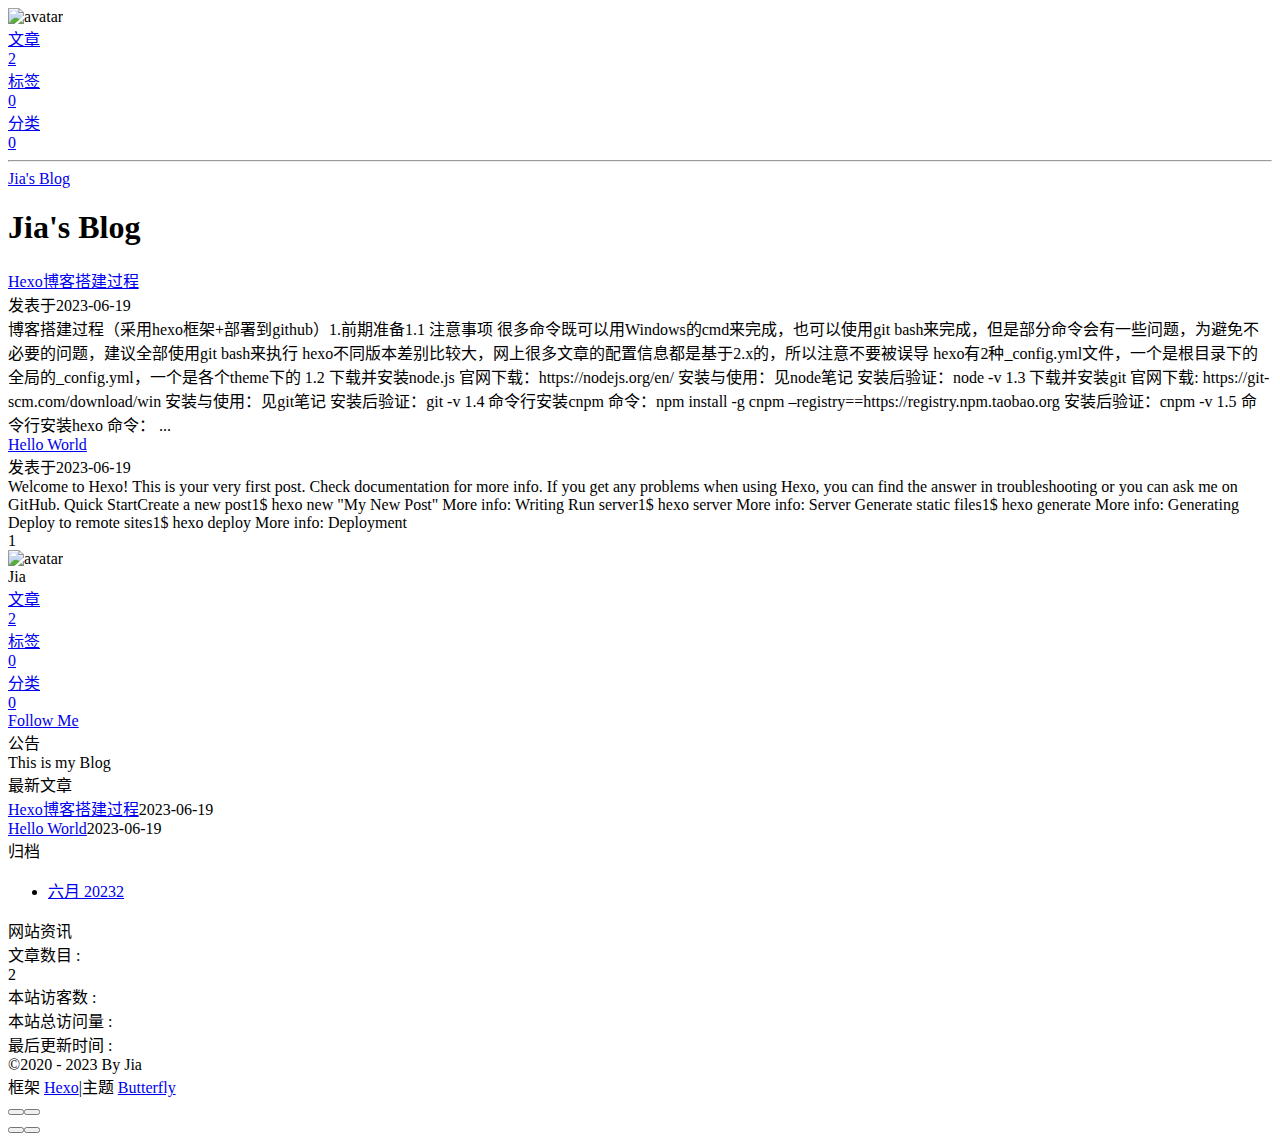
==== index.html @ 271fd4f4 "Site updated: 2023-06-19 14:58:21" ====
<!DOCTYPE html><html lang="zh-CN" data-theme="light"><head><meta charset="UTF-8"><meta http-equiv="X-UA-Compatible" content="IE=edge"><meta name="viewport" content="width=device-width, initial-scale=1.0,viewport-fit=cover"><title>Jia's Blog</title><meta name="author" content="Jia"><meta name="copyright" content="Jia"><meta name="format-detection" content="telephone=no"><meta name="theme-color" content="#ffffff"><meta property="og:type" content="website">
<meta property="og:title" content="Jia&#39;s Blog">
<meta property="og:url" content="http://example.com/index.html">
<meta property="og:site_name" content="Jia&#39;s Blog">
<meta property="og:locale" content="zh_CN">
<meta property="og:image" content="https://s2.loli.net/2023/06/19/RNZqH4gnkWSpeDm.jpg">
<meta property="article:author" content="Jia">
<meta name="twitter:card" content="summary">
<meta name="twitter:image" content="https://s2.loli.net/2023/06/19/RNZqH4gnkWSpeDm.jpg"><link rel="shortcut icon" href="https://s2.loli.net/2023/06/19/MAhdEmn3HJaKXqC.png"><link rel="canonical" href="http://example.com/index.html"><link rel="preconnect" href="//cdn.jsdelivr.net"/><link rel="preconnect" href="//busuanzi.ibruce.info"/><link rel="stylesheet" href="/css/index.css"><link rel="stylesheet" href="https://cdn.jsdelivr.net/npm/@fortawesome/fontawesome-free/css/all.min.css" media="print" onload="this.media='all'"><link rel="stylesheet" href="https://cdn.jsdelivr.net/npm/@fancyapps/ui/dist/fancybox/fancybox.min.css" media="print" onload="this.media='all'"><script>const GLOBAL_CONFIG = {
  root: '/',
  algolia: undefined,
  localSearch: undefined,
  translate: undefined,
  noticeOutdate: undefined,
  highlight: {"plugin":"highlighjs","highlightCopy":true,"highlightLang":true,"highlightHeightLimit":false},
  copy: {
    success: '复制成功',
    error: '复制错误',
    noSupport: '浏览器不支持'
  },
  relativeDate: {
    homepage: false,
    post: false
  },
  runtime: '',
  dateSuffix: {
    just: '刚刚',
    min: '分钟前',
    hour: '小时前',
    day: '天前',
    month: '个月前'
  },
  copyright: undefined,
  lightbox: 'fancybox',
  Snackbar: undefined,
  source: {
    justifiedGallery: {
      js: 'https://cdn.jsdelivr.net/npm/flickr-justified-gallery/dist/fjGallery.min.js',
      css: 'https://cdn.jsdelivr.net/npm/flickr-justified-gallery/dist/fjGallery.min.css'
    }
  },
  isPhotoFigcaption: false,
  islazyload: false,
  isAnchor: false,
  percent: {
    toc: true,
    rightside: false,
  },
  autoDarkmode: false
}</script><script id="config-diff">var GLOBAL_CONFIG_SITE = {
  title: 'Jia\'s Blog',
  isPost: false,
  isHome: true,
  isHighlightShrink: false,
  isToc: false,
  postUpdate: '2023-06-19 14:58:18'
}</script><noscript><style type="text/css">
  #nav {
    opacity: 1
  }
  .justified-gallery img {
    opacity: 1
  }

  #recent-posts time,
  #post-meta time {
    display: inline !important
  }
</style></noscript><script>(win=>{
    win.saveToLocal = {
      set: function setWithExpiry(key, value, ttl) {
        if (ttl === 0) return
        const now = new Date()
        const expiryDay = ttl * 86400000
        const item = {
          value: value,
          expiry: now.getTime() + expiryDay,
        }
        localStorage.setItem(key, JSON.stringify(item))
      },

      get: function getWithExpiry(key) {
        const itemStr = localStorage.getItem(key)

        if (!itemStr) {
          return undefined
        }
        const item = JSON.parse(itemStr)
        const now = new Date()

        if (now.getTime() > item.expiry) {
          localStorage.removeItem(key)
          return undefined
        }
        return item.value
      }
    }
  
    win.getScript = url => new Promise((resolve, reject) => {
      const script = document.createElement('script')
      script.src = url
      script.async = true
      script.onerror = reject
      script.onload = script.onreadystatechange = function() {
        const loadState = this.readyState
        if (loadState && loadState !== 'loaded' && loadState !== 'complete') return
        script.onload = script.onreadystatechange = null
        resolve()
      }
      document.head.appendChild(script)
    })
  
    win.getCSS = (url,id = false) => new Promise((resolve, reject) => {
      const link = document.createElement('link')
      link.rel = 'stylesheet'
      link.href = url
      if (id) link.id = id
      link.onerror = reject
      link.onload = link.onreadystatechange = function() {
        const loadState = this.readyState
        if (loadState && loadState !== 'loaded' && loadState !== 'complete') return
        link.onload = link.onreadystatechange = null
        resolve()
      }
      document.head.appendChild(link)
    })
  
      win.activateDarkMode = function () {
        document.documentElement.setAttribute('data-theme', 'dark')
        if (document.querySelector('meta[name="theme-color"]') !== null) {
          document.querySelector('meta[name="theme-color"]').setAttribute('content', '#0d0d0d')
        }
      }
      win.activateLightMode = function () {
        document.documentElement.setAttribute('data-theme', 'light')
        if (document.querySelector('meta[name="theme-color"]') !== null) {
          document.querySelector('meta[name="theme-color"]').setAttribute('content', '#ffffff')
        }
      }
      const t = saveToLocal.get('theme')
    
          if (t === 'dark') activateDarkMode()
          else if (t === 'light') activateLightMode()
        
      const asideStatus = saveToLocal.get('aside-status')
      if (asideStatus !== undefined) {
        if (asideStatus === 'hide') {
          document.documentElement.classList.add('hide-aside')
        } else {
          document.documentElement.classList.remove('hide-aside')
        }
      }
    
    const detectApple = () => {
      if(/iPad|iPhone|iPod|Macintosh/.test(navigator.userAgent)){
        document.documentElement.classList.add('apple')
      }
    }
    detectApple()
    })(window)</script><meta name="generator" content="Hexo 6.3.0"></head><body><div id="sidebar"><div id="menu-mask"></div><div id="sidebar-menus"><div class="avatar-img is-center"><img src="https://s2.loli.net/2023/06/19/RNZqH4gnkWSpeDm.jpg" onerror="onerror=null;src='/img/friend_404.gif'" alt="avatar"/></div><div class="sidebar-site-data site-data is-center"><a href="/archives/"><div class="headline">文章</div><div class="length-num">2</div></a><a href="/tags/"><div class="headline">标签</div><div class="length-num">0</div></a><a href="/categories/"><div class="headline">分类</div><div class="length-num">0</div></a></div><hr class="custom-hr"/></div></div><div class="page" id="body-wrap"><header class="full_page" id="page-header"><nav id="nav"><span id="blog-info"><a href="/" title="Jia's Blog"><span class="site-name">Jia's Blog</span></a></span><div id="menus"><div id="toggle-menu"><a class="site-page" href="javascript:void(0);"><i class="fas fa-bars fa-fw"></i></a></div></div></nav><div id="site-info"><h1 id="site-title">Jia's Blog</h1></div><div id="scroll-down"><i class="fas fa-angle-down scroll-down-effects"></i></div></header><main class="layout" id="content-inner"><div class="recent-posts" id="recent-posts"><div class="recent-post-item"><div class="recent-post-info no-cover"><a class="article-title" href="/2023/06/19/hexo/%E5%8D%9A%E5%AE%A2%E6%90%AD%E5%BB%BA%E8%BF%87%E7%A8%8B%EF%BC%88%E9%87%87%E7%94%A8hexo%E6%A1%86%E6%9E%B6+%E9%83%A8%E7%BD%B2%E5%88%B0github%EF%BC%89/" title="Hexo博客搭建过程">Hexo博客搭建过程</a><div class="article-meta-wrap"><span class="post-meta-date"><i class="far fa-calendar-alt"></i><span class="article-meta-label">发表于</span><time datetime="2023-06-19T03:43:27.271Z" title="发表于 2023-06-19 11:43:27">2023-06-19</time></span></div><div class="content">博客搭建过程（采用hexo框架+部署到github）1.前期准备1.1 注意事项
很多命令既可以用Windows的cmd来完成，也可以使用git bash来完成，但是部分命令会有一些问题，为避免不必要的问题，建议全部使用git bash来执行
hexo不同版本差别比较大，网上很多文章的配置信息都是基于2.x的，所以注意不要被误导
hexo有2种_config.yml文件，一个是根目录下的全局的_config.yml，一个是各个theme下的

1.2 下载并安装node.js
官网下载：https://nodejs.org/en/
安装与使用：见node笔记
安装后验证：node -v

1.3 下载并安装git
官网下载:  https://git-scm.com/download/win
安装与使用：见git笔记
安装后验证：git -v

1.4 命令行安装cnpm
命令：npm install -g cnpm –registry&#x3D;&#x3D;https://registry.npm.taobao.org
安装后验证：cnpm -v

1.5 命令行安装hexo
命令： ...</div></div></div><div class="recent-post-item"><div class="recent-post-info"><a class="article-title" href="/2023/06/19/hello-world/" title="Hello World">Hello World</a><div class="article-meta-wrap"><span class="post-meta-date"><i class="far fa-calendar-alt"></i><span class="article-meta-label">发表于</span><time datetime="2023-06-19T03:17:08.556Z" title="发表于 2023-06-19 11:17:08">2023-06-19</time></span></div><div class="content">Welcome to Hexo! This is your very first post. Check documentation for more info. If you get any problems when using Hexo, you can find the answer in troubleshooting or you can ask me on GitHub.
Quick StartCreate a new post1$ hexo new &quot;My New Post&quot;

More info: Writing
Run server1$ hexo server

More info: Server
Generate static files1$ hexo generate

More info: Generating
Deploy to remote sites1$ hexo deploy

More info: Deployment
</div></div></div><nav id="pagination"><div class="pagination"><span class="page-number current">1</span></div></nav></div><div class="aside-content" id="aside-content"><div class="card-widget card-info"><div class="is-center"><div class="avatar-img"><img src="https://s2.loli.net/2023/06/19/RNZqH4gnkWSpeDm.jpg" onerror="this.onerror=null;this.src='/img/friend_404.gif'" alt="avatar"/></div><div class="author-info__name">Jia</div><div class="author-info__description"></div></div><div class="card-info-data site-data is-center"><a href="/archives/"><div class="headline">文章</div><div class="length-num">2</div></a><a href="/tags/"><div class="headline">标签</div><div class="length-num">0</div></a><a href="/categories/"><div class="headline">分类</div><div class="length-num">0</div></a></div><a id="card-info-btn" target="_blank" rel="noopener" href="https://github.com/xxxxxx"><i class="fab fa-github"></i><span>Follow Me</span></a></div><div class="card-widget card-announcement"><div class="item-headline"><i class="fas fa-bullhorn fa-shake"></i><span>公告</span></div><div class="announcement_content">This is my Blog</div></div><div class="sticky_layout"><div class="card-widget card-recent-post"><div class="item-headline"><i class="fas fa-history"></i><span>最新文章</span></div><div class="aside-list"><div class="aside-list-item no-cover"><div class="content"><a class="title" href="/2023/06/19/hexo/%E5%8D%9A%E5%AE%A2%E6%90%AD%E5%BB%BA%E8%BF%87%E7%A8%8B%EF%BC%88%E9%87%87%E7%94%A8hexo%E6%A1%86%E6%9E%B6+%E9%83%A8%E7%BD%B2%E5%88%B0github%EF%BC%89/" title="Hexo博客搭建过程">Hexo博客搭建过程</a><time datetime="2023-06-19T03:43:27.271Z" title="发表于 2023-06-19 11:43:27">2023-06-19</time></div></div><div class="aside-list-item"><div class="content"><a class="title" href="/2023/06/19/hello-world/" title="Hello World">Hello World</a><time datetime="2023-06-19T03:17:08.556Z" title="发表于 2023-06-19 11:17:08">2023-06-19</time></div></div></div></div><div class="card-widget card-archives"><div class="item-headline"><i class="fas fa-archive"></i><span>归档</span></div><ul class="card-archive-list"><li class="card-archive-list-item"><a class="card-archive-list-link" href="/archives/2023/06/"><span class="card-archive-list-date">六月 2023</span><span class="card-archive-list-count">2</span></a></li></ul></div><div class="card-widget card-webinfo"><div class="item-headline"><i class="fas fa-chart-line"></i><span>网站资讯</span></div><div class="webinfo"><div class="webinfo-item"><div class="item-name">文章数目 :</div><div class="item-count">2</div></div><div class="webinfo-item"><div class="item-name">本站访客数 :</div><div class="item-count" id="busuanzi_value_site_uv"><i class="fa-solid fa-spinner fa-spin"></i></div></div><div class="webinfo-item"><div class="item-name">本站总访问量 :</div><div class="item-count" id="busuanzi_value_site_pv"><i class="fa-solid fa-spinner fa-spin"></i></div></div><div class="webinfo-item"><div class="item-name">最后更新时间 :</div><div class="item-count" id="last-push-date" data-lastPushDate="2023-06-19T06:58:18.039Z"><i class="fa-solid fa-spinner fa-spin"></i></div></div></div></div></div></div></main><footer id="footer"><div id="footer-wrap"><div class="copyright">&copy;2020 - 2023 By Jia</div><div class="framework-info"><span>框架 </span><a target="_blank" rel="noopener" href="https://hexo.io">Hexo</a><span class="footer-separator">|</span><span>主题 </span><a target="_blank" rel="noopener" href="https://github.com/jerryc127/hexo-theme-butterfly">Butterfly</a></div></div></footer></div><div id="rightside"><div id="rightside-config-hide"><button id="darkmode" type="button" title="浅色和深色模式转换"><i class="fas fa-adjust"></i></button><button id="hide-aside-btn" type="button" title="单栏和双栏切换"><i class="fas fa-arrows-alt-h"></i></button></div><div id="rightside-config-show"><button id="rightside_config" type="button" title="设置"><i class="fas fa-cog fa-spin"></i></button><button id="go-up" type="button" title="回到顶部"><span class="scroll-percent"></span><i class="fas fa-arrow-up"></i></button></div></div><div><script src="/js/utils.js"></script><script src="/js/main.js"></script><script src="https://cdn.jsdelivr.net/npm/@fancyapps/ui/dist/fancybox/fancybox.umd.min.js"></script><div class="js-pjax"></div><script async data-pjax src="//busuanzi.ibruce.info/busuanzi/2.3/busuanzi.pure.mini.js"></script></div></body></html>
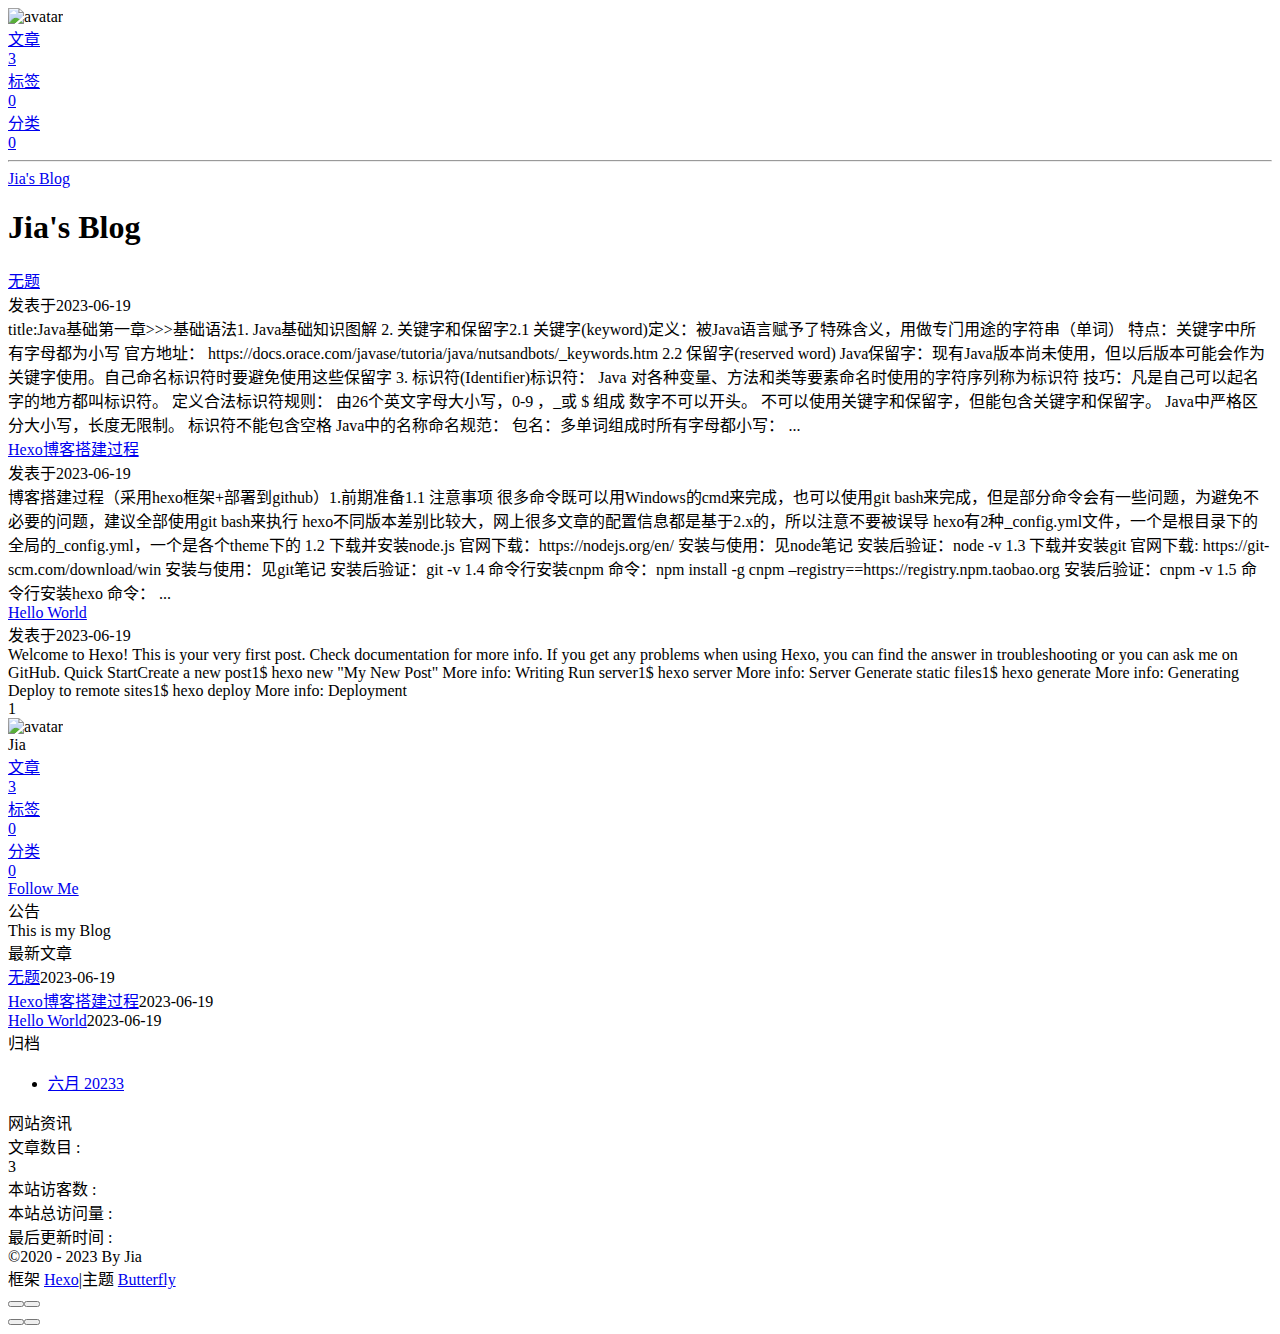
==== commit 2b5972a4: "Site updated: 2023-06-19 15:10:08" ====
--- a/index.html
+++ b/index.html
@@ -53,7 +53,7 @@
   isHome: true,
   isHighlightShrink: false,
   isToc: false,
-  postUpdate: '2023-06-19 14:58:18'
+  postUpdate: '2023-06-19 15:10:03'
 }</script><noscript><style type="text/css">
   #nav {
     opacity: 1
@@ -157,7 +157,27 @@
       }
     }
     detectApple()
-    })(window)</script><meta name="generator" content="Hexo 6.3.0"></head><body><div id="sidebar"><div id="menu-mask"></div><div id="sidebar-menus"><div class="avatar-img is-center"><img src="https://s2.loli.net/2023/06/19/RNZqH4gnkWSpeDm.jpg" onerror="onerror=null;src='/img/friend_404.gif'" alt="avatar"/></div><div class="sidebar-site-data site-data is-center"><a href="/archives/"><div class="headline">文章</div><div class="length-num">2</div></a><a href="/tags/"><div class="headline">标签</div><div class="length-num">0</div></a><a href="/categories/"><div class="headline">分类</div><div class="length-num">0</div></a></div><hr class="custom-hr"/></div></div><div class="page" id="body-wrap"><header class="full_page" id="page-header"><nav id="nav"><span id="blog-info"><a href="/" title="Jia's Blog"><span class="site-name">Jia's Blog</span></a></span><div id="menus"><div id="toggle-menu"><a class="site-page" href="javascript:void(0);"><i class="fas fa-bars fa-fw"></i></a></div></div></nav><div id="site-info"><h1 id="site-title">Jia's Blog</h1></div><div id="scroll-down"><i class="fas fa-angle-down scroll-down-effects"></i></div></header><main class="layout" id="content-inner"><div class="recent-posts" id="recent-posts"><div class="recent-post-item"><div class="recent-post-info no-cover"><a class="article-title" href="/2023/06/19/hexo/%E5%8D%9A%E5%AE%A2%E6%90%AD%E5%BB%BA%E8%BF%87%E7%A8%8B%EF%BC%88%E9%87%87%E7%94%A8hexo%E6%A1%86%E6%9E%B6+%E9%83%A8%E7%BD%B2%E5%88%B0github%EF%BC%89/" title="Hexo博客搭建过程">Hexo博客搭建过程</a><div class="article-meta-wrap"><span class="post-meta-date"><i class="far fa-calendar-alt"></i><span class="article-meta-label">发表于</span><time datetime="2023-06-19T03:43:27.271Z" title="发表于 2023-06-19 11:43:27">2023-06-19</time></span></div><div class="content">博客搭建过程（采用hexo框架+部署到github）1.前期准备1.1 注意事项
+    })(window)</script><meta name="generator" content="Hexo 6.3.0"></head><body><div id="sidebar"><div id="menu-mask"></div><div id="sidebar-menus"><div class="avatar-img is-center"><img src="https://s2.loli.net/2023/06/19/RNZqH4gnkWSpeDm.jpg" onerror="onerror=null;src='/img/friend_404.gif'" alt="avatar"/></div><div class="sidebar-site-data site-data is-center"><a href="/archives/"><div class="headline">文章</div><div class="length-num">3</div></a><a href="/tags/"><div class="headline">标签</div><div class="length-num">0</div></a><a href="/categories/"><div class="headline">分类</div><div class="length-num">0</div></a></div><hr class="custom-hr"/></div></div><div class="page" id="body-wrap"><header class="full_page" id="page-header"><nav id="nav"><span id="blog-info"><a href="/" title="Jia's Blog"><span class="site-name">Jia's Blog</span></a></span><div id="menus"><div id="toggle-menu"><a class="site-page" href="javascript:void(0);"><i class="fas fa-bars fa-fw"></i></a></div></div></nav><div id="site-info"><h1 id="site-title">Jia's Blog</h1></div><div id="scroll-down"><i class="fas fa-angle-down scroll-down-effects"></i></div></header><main class="layout" id="content-inner"><div class="recent-posts" id="recent-posts"><div class="recent-post-item"><div class="recent-post-info no-cover"><a class="article-title" href="/2023/06/19/Java%E5%9F%BA%E7%A1%80/" title="无题">无题</a><div class="article-meta-wrap"><span class="post-meta-date"><i class="far fa-calendar-alt"></i><span class="article-meta-label">发表于</span><time datetime="2023-06-19T07:05:08.731Z" title="发表于 2023-06-19 15:05:08">2023-06-19</time></span></div><div class="content">
+title:Java基础第一章&gt;&gt;&gt;基础语法1. Java基础知识图解
+2. 关键字和保留字2.1 关键字(keyword)定义：被Java语言赋予了特殊含义，用做专门用途的字符串（单词）
+特点：关键字中所有字母都为小写
+官方地址： https://docs.orace.com/javase/tutoria/java/nutsandbots/_keywords.htm
+2.2 保留字(reserved word) Java保留字：现有Java版本尚未使用，但以后版本可能会作为关键字使用。自己命名标识符时要避免使用这些保留字
+3.  标识符(Identifier)标识符： 
+Java 对各种变量、方法和类等要素命名时使用的字符序列称为标识符 
+技巧：凡是自己可以起名字的地方都叫标识符。 
+
+定义合法标识符规则： 
+
+由26个英文字母大小写，0-9 ，_或 $ 组成 
+数字不可以开头。 
+不可以使用关键字和保留字，但能包含关键字和保留字。 
+Java中严格区分大小写，长度无限制。 
+标识符不能包含空格
+
+
+Java中的名称命名规范： 
+包名：多单词组成时所有字母都小写： ...</div></div></div><div class="recent-post-item"><div class="recent-post-info no-cover"><a class="article-title" href="/2023/06/19/%E5%8D%9A%E5%AE%A2%E6%90%AD%E5%BB%BA%E8%BF%87%E7%A8%8B%EF%BC%88%E9%87%87%E7%94%A8hexo%E6%A1%86%E6%9E%B6+%E9%83%A8%E7%BD%B2%E5%88%B0github%EF%BC%89/" title="Hexo博客搭建过程">Hexo博客搭建过程</a><div class="article-meta-wrap"><span class="post-meta-date"><i class="far fa-calendar-alt"></i><span class="article-meta-label">发表于</span><time datetime="2023-06-19T03:43:27.271Z" title="发表于 2023-06-19 11:43:27">2023-06-19</time></span></div><div class="content">博客搭建过程（采用hexo框架+部署到github）1.前期准备1.1 注意事项
 很多命令既可以用Windows的cmd来完成，也可以使用git bash来完成，但是部分命令会有一些问题，为避免不必要的问题，建议全部使用git bash来执行
 hexo不同版本差别比较大，网上很多文章的配置信息都是基于2.x的，所以注意不要被误导
 hexo有2种_config.yml文件，一个是根目录下的全局的_config.yml，一个是各个theme下的
@@ -190,4 +210,4 @@
 Deploy to remote sites1$ hexo deploy
 
 More info: Deployment
-</div></div></div><nav id="pagination"><div class="pagination"><span class="page-number current">1</span></div></nav></div><div class="aside-content" id="aside-content"><div class="card-widget card-info"><div class="is-center"><div class="avatar-img"><img src="https://s2.loli.net/2023/06/19/RNZqH4gnkWSpeDm.jpg" onerror="this.onerror=null;this.src='/img/friend_404.gif'" alt="avatar"/></div><div class="author-info__name">Jia</div><div class="author-info__description"></div></div><div class="card-info-data site-data is-center"><a href="/archives/"><div class="headline">文章</div><div class="length-num">2</div></a><a href="/tags/"><div class="headline">标签</div><div class="length-num">0</div></a><a href="/categories/"><div class="headline">分类</div><div class="length-num">0</div></a></div><a id="card-info-btn" target="_blank" rel="noopener" href="https://github.com/xxxxxx"><i class="fab fa-github"></i><span>Follow Me</span></a></div><div class="card-widget card-announcement"><div class="item-headline"><i class="fas fa-bullhorn fa-shake"></i><span>公告</span></div><div class="announcement_content">This is my Blog</div></div><div class="sticky_layout"><div class="card-widget card-recent-post"><div class="item-headline"><i class="fas fa-history"></i><span>最新文章</span></div><div class="aside-list"><div class="aside-list-item no-cover"><div class="content"><a class="title" href="/2023/06/19/hexo/%E5%8D%9A%E5%AE%A2%E6%90%AD%E5%BB%BA%E8%BF%87%E7%A8%8B%EF%BC%88%E9%87%87%E7%94%A8hexo%E6%A1%86%E6%9E%B6+%E9%83%A8%E7%BD%B2%E5%88%B0github%EF%BC%89/" title="Hexo博客搭建过程">Hexo博客搭建过程</a><time datetime="2023-06-19T03:43:27.271Z" title="发表于 2023-06-19 11:43:27">2023-06-19</time></div></div><div class="aside-list-item"><div class="content"><a class="title" href="/2023/06/19/hello-world/" title="Hello World">Hello World</a><time datetime="2023-06-19T03:17:08.556Z" title="发表于 2023-06-19 11:17:08">2023-06-19</time></div></div></div></div><div class="card-widget card-archives"><div class="item-headline"><i class="fas fa-archive"></i><span>归档</span></div><ul class="card-archive-list"><li class="card-archive-list-item"><a class="card-archive-list-link" href="/archives/2023/06/"><span class="card-archive-list-date">六月 2023</span><span class="card-archive-list-count">2</span></a></li></ul></div><div class="card-widget card-webinfo"><div class="item-headline"><i class="fas fa-chart-line"></i><span>网站资讯</span></div><div class="webinfo"><div class="webinfo-item"><div class="item-name">文章数目 :</div><div class="item-count">2</div></div><div class="webinfo-item"><div class="item-name">本站访客数 :</div><div class="item-count" id="busuanzi_value_site_uv"><i class="fa-solid fa-spinner fa-spin"></i></div></div><div class="webinfo-item"><div class="item-name">本站总访问量 :</div><div class="item-count" id="busuanzi_value_site_pv"><i class="fa-solid fa-spinner fa-spin"></i></div></div><div class="webinfo-item"><div class="item-name">最后更新时间 :</div><div class="item-count" id="last-push-date" data-lastPushDate="2023-06-19T06:58:18.039Z"><i class="fa-solid fa-spinner fa-spin"></i></div></div></div></div></div></div></main><footer id="footer"><div id="footer-wrap"><div class="copyright">&copy;2020 - 2023 By Jia</div><div class="framework-info"><span>框架 </span><a target="_blank" rel="noopener" href="https://hexo.io">Hexo</a><span class="footer-separator">|</span><span>主题 </span><a target="_blank" rel="noopener" href="https://github.com/jerryc127/hexo-theme-butterfly">Butterfly</a></div></div></footer></div><div id="rightside"><div id="rightside-config-hide"><button id="darkmode" type="button" title="浅色和深色模式转换"><i class="fas fa-adjust"></i></button><button id="hide-aside-btn" type="button" title="单栏和双栏切换"><i class="fas fa-arrows-alt-h"></i></button></div><div id="rightside-config-show"><button id="rightside_config" type="button" title="设置"><i class="fas fa-cog fa-spin"></i></button><button id="go-up" type="button" title="回到顶部"><span class="scroll-percent"></span><i class="fas fa-arrow-up"></i></button></div></div><div><script src="/js/utils.js"></script><script src="/js/main.js"></script><script src="https://cdn.jsdelivr.net/npm/@fancyapps/ui/dist/fancybox/fancybox.umd.min.js"></script><div class="js-pjax"></div><script async data-pjax src="//busuanzi.ibruce.info/busuanzi/2.3/busuanzi.pure.mini.js"></script></div></body></html>+</div></div></div><nav id="pagination"><div class="pagination"><span class="page-number current">1</span></div></nav></div><div class="aside-content" id="aside-content"><div class="card-widget card-info"><div class="is-center"><div class="avatar-img"><img src="https://s2.loli.net/2023/06/19/RNZqH4gnkWSpeDm.jpg" onerror="this.onerror=null;this.src='/img/friend_404.gif'" alt="avatar"/></div><div class="author-info__name">Jia</div><div class="author-info__description"></div></div><div class="card-info-data site-data is-center"><a href="/archives/"><div class="headline">文章</div><div class="length-num">3</div></a><a href="/tags/"><div class="headline">标签</div><div class="length-num">0</div></a><a href="/categories/"><div class="headline">分类</div><div class="length-num">0</div></a></div><a id="card-info-btn" target="_blank" rel="noopener" href="https://github.com/xxxxxx"><i class="fab fa-github"></i><span>Follow Me</span></a></div><div class="card-widget card-announcement"><div class="item-headline"><i class="fas fa-bullhorn fa-shake"></i><span>公告</span></div><div class="announcement_content">This is my Blog</div></div><div class="sticky_layout"><div class="card-widget card-recent-post"><div class="item-headline"><i class="fas fa-history"></i><span>最新文章</span></div><div class="aside-list"><div class="aside-list-item no-cover"><div class="content"><a class="title" href="/2023/06/19/Java%E5%9F%BA%E7%A1%80/" title="无题">无题</a><time datetime="2023-06-19T07:05:08.731Z" title="发表于 2023-06-19 15:05:08">2023-06-19</time></div></div><div class="aside-list-item no-cover"><div class="content"><a class="title" href="/2023/06/19/%E5%8D%9A%E5%AE%A2%E6%90%AD%E5%BB%BA%E8%BF%87%E7%A8%8B%EF%BC%88%E9%87%87%E7%94%A8hexo%E6%A1%86%E6%9E%B6+%E9%83%A8%E7%BD%B2%E5%88%B0github%EF%BC%89/" title="Hexo博客搭建过程">Hexo博客搭建过程</a><time datetime="2023-06-19T03:43:27.271Z" title="发表于 2023-06-19 11:43:27">2023-06-19</time></div></div><div class="aside-list-item"><div class="content"><a class="title" href="/2023/06/19/hello-world/" title="Hello World">Hello World</a><time datetime="2023-06-19T03:17:08.556Z" title="发表于 2023-06-19 11:17:08">2023-06-19</time></div></div></div></div><div class="card-widget card-archives"><div class="item-headline"><i class="fas fa-archive"></i><span>归档</span></div><ul class="card-archive-list"><li class="card-archive-list-item"><a class="card-archive-list-link" href="/archives/2023/06/"><span class="card-archive-list-date">六月 2023</span><span class="card-archive-list-count">3</span></a></li></ul></div><div class="card-widget card-webinfo"><div class="item-headline"><i class="fas fa-chart-line"></i><span>网站资讯</span></div><div class="webinfo"><div class="webinfo-item"><div class="item-name">文章数目 :</div><div class="item-count">3</div></div><div class="webinfo-item"><div class="item-name">本站访客数 :</div><div class="item-count" id="busuanzi_value_site_uv"><i class="fa-solid fa-spinner fa-spin"></i></div></div><div class="webinfo-item"><div class="item-name">本站总访问量 :</div><div class="item-count" id="busuanzi_value_site_pv"><i class="fa-solid fa-spinner fa-spin"></i></div></div><div class="webinfo-item"><div class="item-name">最后更新时间 :</div><div class="item-count" id="last-push-date" data-lastPushDate="2023-06-19T07:10:03.426Z"><i class="fa-solid fa-spinner fa-spin"></i></div></div></div></div></div></div></main><footer id="footer"><div id="footer-wrap"><div class="copyright">&copy;2020 - 2023 By Jia</div><div class="framework-info"><span>框架 </span><a target="_blank" rel="noopener" href="https://hexo.io">Hexo</a><span class="footer-separator">|</span><span>主题 </span><a target="_blank" rel="noopener" href="https://github.com/jerryc127/hexo-theme-butterfly">Butterfly</a></div></div></footer></div><div id="rightside"><div id="rightside-config-hide"><button id="darkmode" type="button" title="浅色和深色模式转换"><i class="fas fa-adjust"></i></button><button id="hide-aside-btn" type="button" title="单栏和双栏切换"><i class="fas fa-arrows-alt-h"></i></button></div><div id="rightside-config-show"><button id="rightside_config" type="button" title="设置"><i class="fas fa-cog fa-spin"></i></button><button id="go-up" type="button" title="回到顶部"><span class="scroll-percent"></span><i class="fas fa-arrow-up"></i></button></div></div><div><script src="/js/utils.js"></script><script src="/js/main.js"></script><script src="https://cdn.jsdelivr.net/npm/@fancyapps/ui/dist/fancybox/fancybox.umd.min.js"></script><div class="js-pjax"></div><script async data-pjax src="//busuanzi.ibruce.info/busuanzi/2.3/busuanzi.pure.mini.js"></script></div></body></html>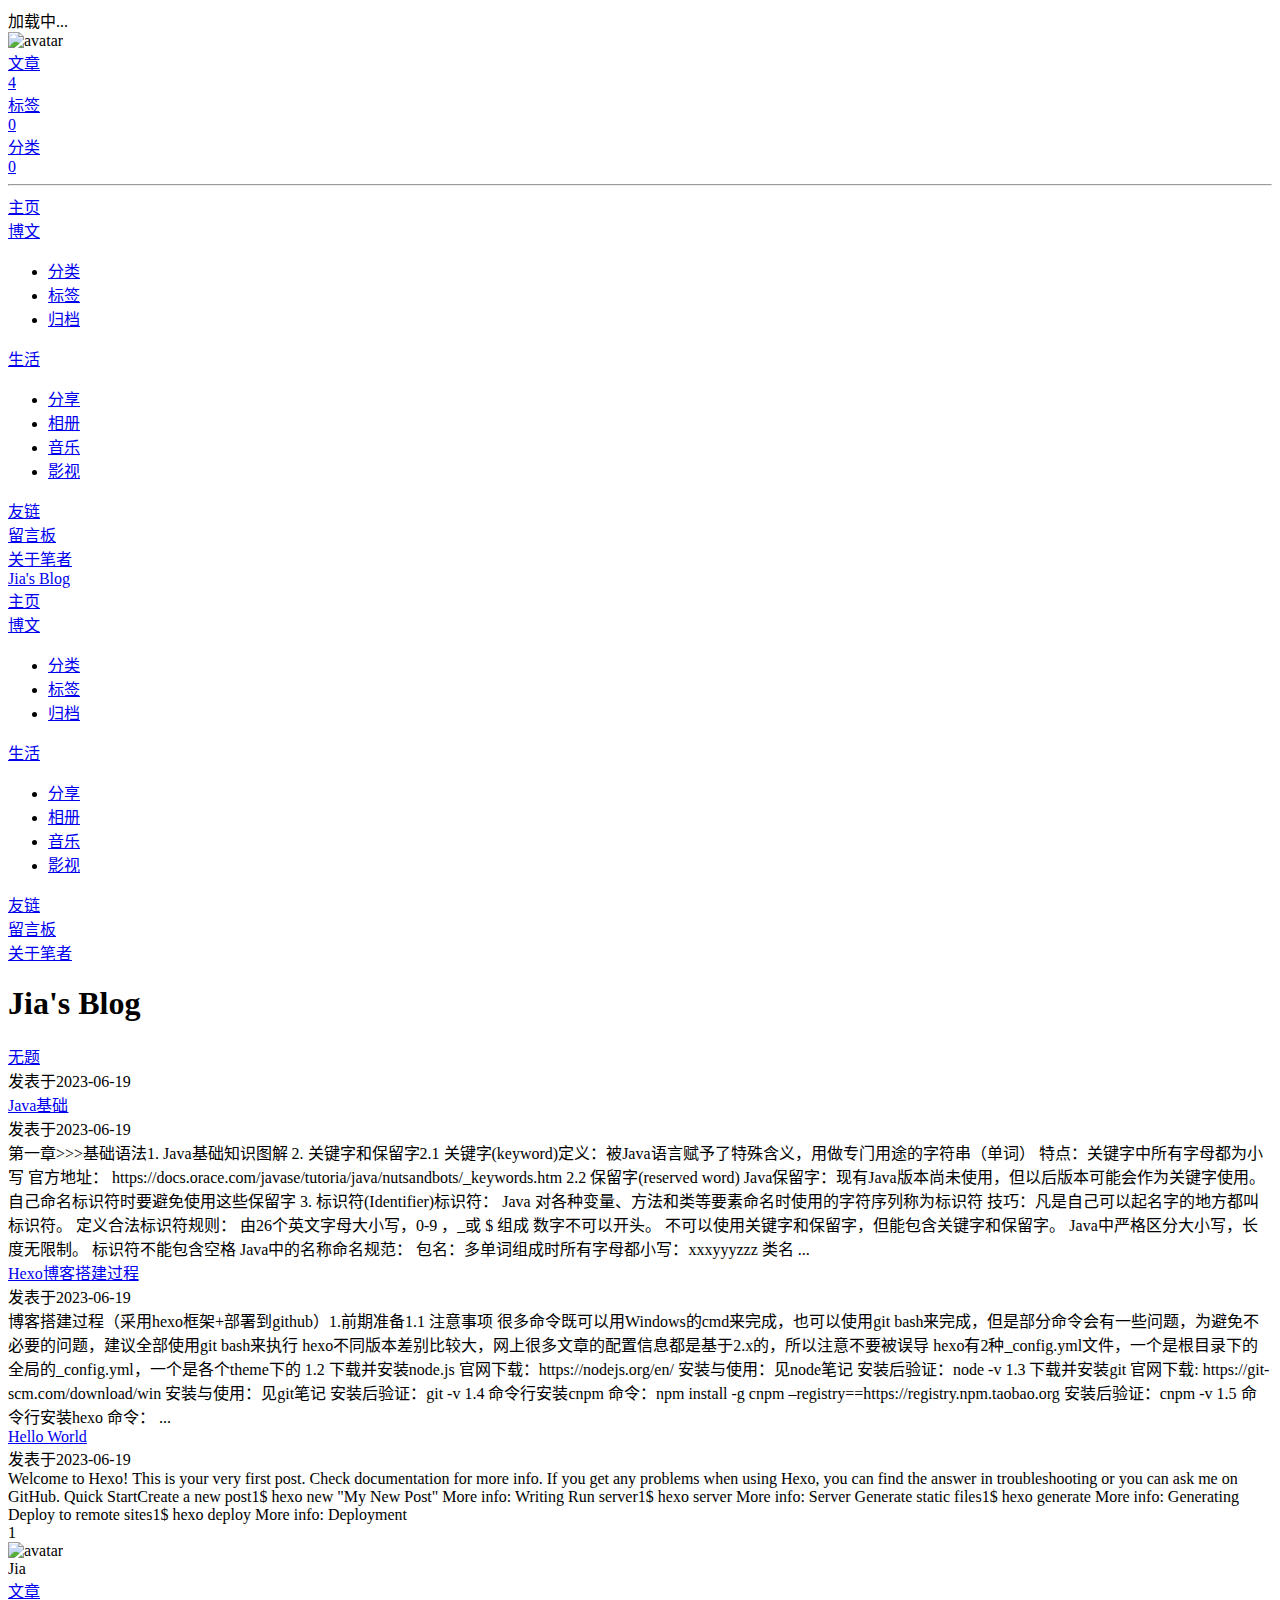
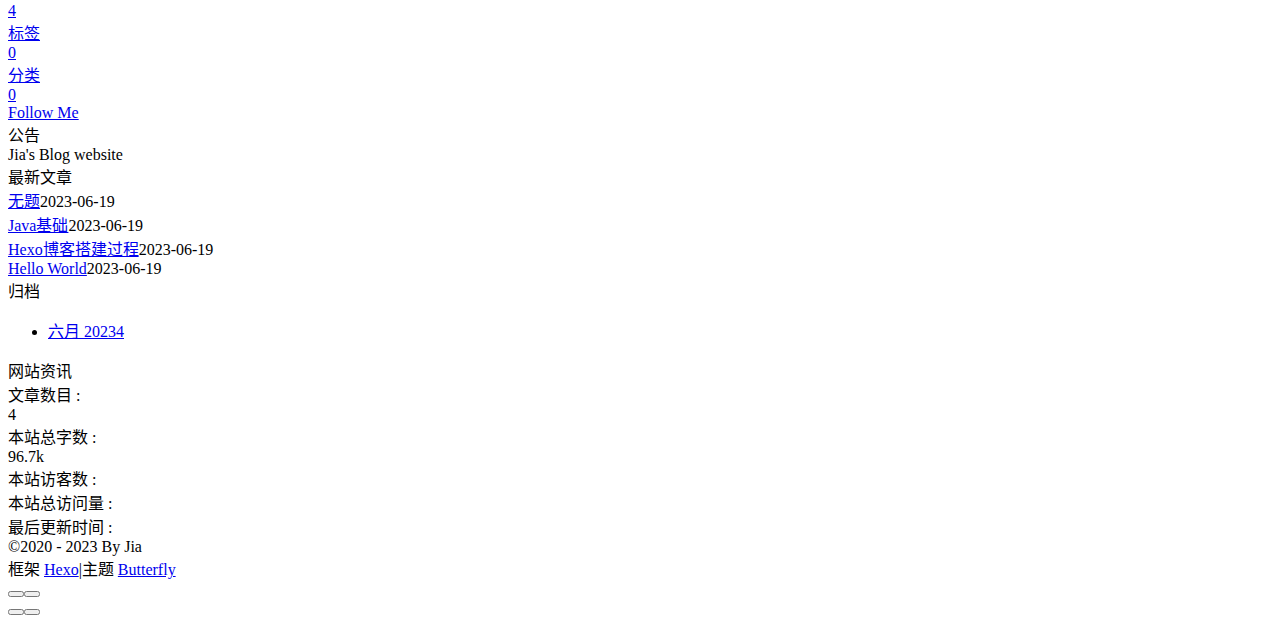
==== commit 4ec033b5: "Site updated: 2023-06-19 17:42:30" ====
--- a/index.html
+++ b/index.html
@@ -53,7 +53,7 @@
   isHome: true,
   isHighlightShrink: false,
   isToc: false,
-  postUpdate: '2023-06-19 15:10:03'
+  postUpdate: '2023-06-19 17:42:25'
 }</script><noscript><style type="text/css">
   #nav {
     opacity: 1
@@ -157,8 +157,28 @@
       }
     }
     detectApple()
-    })(window)</script><meta name="generator" content="Hexo 6.3.0"></head><body><div id="sidebar"><div id="menu-mask"></div><div id="sidebar-menus"><div class="avatar-img is-center"><img src="https://s2.loli.net/2023/06/19/RNZqH4gnkWSpeDm.jpg" onerror="onerror=null;src='/img/friend_404.gif'" alt="avatar"/></div><div class="sidebar-site-data site-data is-center"><a href="/archives/"><div class="headline">文章</div><div class="length-num">3</div></a><a href="/tags/"><div class="headline">标签</div><div class="length-num">0</div></a><a href="/categories/"><div class="headline">分类</div><div class="length-num">0</div></a></div><hr class="custom-hr"/></div></div><div class="page" id="body-wrap"><header class="full_page" id="page-header"><nav id="nav"><span id="blog-info"><a href="/" title="Jia's Blog"><span class="site-name">Jia's Blog</span></a></span><div id="menus"><div id="toggle-menu"><a class="site-page" href="javascript:void(0);"><i class="fas fa-bars fa-fw"></i></a></div></div></nav><div id="site-info"><h1 id="site-title">Jia's Blog</h1></div><div id="scroll-down"><i class="fas fa-angle-down scroll-down-effects"></i></div></header><main class="layout" id="content-inner"><div class="recent-posts" id="recent-posts"><div class="recent-post-item"><div class="recent-post-info no-cover"><a class="article-title" href="/2023/06/19/Java%E5%9F%BA%E7%A1%80/" title="无题">无题</a><div class="article-meta-wrap"><span class="post-meta-date"><i class="far fa-calendar-alt"></i><span class="article-meta-label">发表于</span><time datetime="2023-06-19T07:05:08.731Z" title="发表于 2023-06-19 15:05:08">2023-06-19</time></span></div><div class="content">
-title:Java基础第一章&gt;&gt;&gt;基础语法1. Java基础知识图解
+    })(window)</script><meta name="generator" content="Hexo 6.3.0"></head><body><div id="loading-box"><div class="loading-left-bg"></div><div class="loading-right-bg"></div><div class="spinner-box"><div class="configure-border-1"><div class="configure-core"></div></div><div class="configure-border-2"><div class="configure-core"></div></div><div class="loading-word">加载中...</div></div></div><script>(()=>{
+  const $loadingBox = document.getElementById('loading-box')
+  const $body = document.body
+  const preloader = {
+    endLoading: () => {
+      $body.style.overflow = ''
+      $loadingBox.classList.add('loaded')
+    },
+    initLoading: () => {
+      $body.style.overflow = 'hidden'
+      $loadingBox.classList.remove('loaded')
+    }
+  }
+
+  preloader.initLoading()
+  window.addEventListener('load',() => { preloader.endLoading() })
+
+  if (false) {
+    document.addEventListener('pjax:send', () => { preloader.initLoading() })
+    document.addEventListener('pjax:complete', () => { preloader.endLoading() })
+  }
+})()</script><div id="web_bg"></div><div id="sidebar"><div id="menu-mask"></div><div id="sidebar-menus"><div class="avatar-img is-center"><img src="https://s2.loli.net/2023/06/19/RNZqH4gnkWSpeDm.jpg" onerror="onerror=null;src='/img/friend_404.gif'" alt="avatar"/></div><div class="sidebar-site-data site-data is-center"><a href="/archives/"><div class="headline">文章</div><div class="length-num">4</div></a><a href="/tags/"><div class="headline">标签</div><div class="length-num">0</div></a><a href="/categories/"><div class="headline">分类</div><div class="length-num">0</div></a></div><hr class="custom-hr"/><div class="menus_items"><div class="menus_item"><a class="site-page" href="/"><i class="fa-fw fas fa-home"></i><span> 主页</span></a></div><div class="menus_item"><a class="site-page group" href="javascript:void(0);"><i class="fa-fw fa fa-graduation-cap"></i><span> 博文</span><i class="fas fa-chevron-down"></i></a><ul class="menus_item_child"><li><a class="site-page child" href="/categories/"><i class="fa-fw fa fa-archive"></i><span> 分类</span></a></li><li><a class="site-page child" href="/tags/"><i class="fa-fw fa fa-tags"></i><span> 标签</span></a></li><li><a class="site-page child" href="/archives/"><i class="fa-fw fa fa-folder-open"></i><span> 归档</span></a></li></ul></div><div class="menus_item"><a class="site-page group" href="javascript:void(0);"><i class="fa-fw fas fa-list"></i><span> 生活</span><i class="fas fa-chevron-down"></i></a><ul class="menus_item_child"><li><a class="site-page child" href="/shuoshuo/"><i class="fa-fw fa fa-comments-o"></i><span> 分享</span></a></li><li><a class="site-page child" href="/photos/"><i class="fa-fw fa fa-camera-retro"></i><span> 相册</span></a></li><li><a class="site-page child" href="/music/"><i class="fa-fw fa fa-music"></i><span> 音乐</span></a></li><li><a class="site-page child" href="/movies/"><i class="fa-fw fas fa-video"></i><span> 影视</span></a></li></ul></div><div class="menus_item"><a class="site-page" href="/links/"><i class="fa-fw fa fa-link"></i><span> 友链</span></a></div><div class="menus_item"><a class="site-page" href="/comment/"><i class="fa-fw fa fa-paper-plane"></i><span> 留言板</span></a></div><div class="menus_item"><a class="site-page" href="/about/"><i class="fa-fw fas fa-heart"></i><span> 关于笔者</span></a></div></div></div></div><div class="page" id="body-wrap"><header class="full_page" id="page-header" style="background-image: url('/img/index.jpg')"><nav id="nav"><span id="blog-info"><a href="/" title="Jia's Blog"><span class="site-name">Jia's Blog</span></a></span><div id="menus"><div class="menus_items"><div class="menus_item"><a class="site-page" href="/"><i class="fa-fw fas fa-home"></i><span> 主页</span></a></div><div class="menus_item"><a class="site-page group" href="javascript:void(0);"><i class="fa-fw fa fa-graduation-cap"></i><span> 博文</span><i class="fas fa-chevron-down"></i></a><ul class="menus_item_child"><li><a class="site-page child" href="/categories/"><i class="fa-fw fa fa-archive"></i><span> 分类</span></a></li><li><a class="site-page child" href="/tags/"><i class="fa-fw fa fa-tags"></i><span> 标签</span></a></li><li><a class="site-page child" href="/archives/"><i class="fa-fw fa fa-folder-open"></i><span> 归档</span></a></li></ul></div><div class="menus_item"><a class="site-page group" href="javascript:void(0);"><i class="fa-fw fas fa-list"></i><span> 生活</span><i class="fas fa-chevron-down"></i></a><ul class="menus_item_child"><li><a class="site-page child" href="/shuoshuo/"><i class="fa-fw fa fa-comments-o"></i><span> 分享</span></a></li><li><a class="site-page child" href="/photos/"><i class="fa-fw fa fa-camera-retro"></i><span> 相册</span></a></li><li><a class="site-page child" href="/music/"><i class="fa-fw fa fa-music"></i><span> 音乐</span></a></li><li><a class="site-page child" href="/movies/"><i class="fa-fw fas fa-video"></i><span> 影视</span></a></li></ul></div><div class="menus_item"><a class="site-page" href="/links/"><i class="fa-fw fa fa-link"></i><span> 友链</span></a></div><div class="menus_item"><a class="site-page" href="/comment/"><i class="fa-fw fa fa-paper-plane"></i><span> 留言板</span></a></div><div class="menus_item"><a class="site-page" href="/about/"><i class="fa-fw fas fa-heart"></i><span> 关于笔者</span></a></div></div><div id="toggle-menu"><a class="site-page" href="javascript:void(0);"><i class="fas fa-bars fa-fw"></i></a></div></div></nav><div id="site-info"><h1 id="site-title">Jia's Blog</h1><div id="site-subtitle"><span id="subtitle"></span></div></div><div id="scroll-down"><i class="fas fa-angle-down scroll-down-effects"></i></div></header><main class="layout" id="content-inner"><div class="recent-posts" id="recent-posts"><div class="recent-post-item"><div class="recent-post-info no-cover"><a class="article-title" href="/2023/06/19/hexo+butterfly/" title="无题">无题</a><div class="article-meta-wrap"><span class="post-meta-date"><i class="far fa-calendar-alt"></i><span class="article-meta-label">发表于</span><time datetime="2023-06-19T08:15:14.198Z" title="发表于 2023-06-19 16:15:14">2023-06-19</time></span></div><div class="content"></div></div></div><div class="recent-post-item"><div class="recent-post-info no-cover"><a class="article-title" href="/2023/06/19/Java%E5%9F%BA%E7%A1%80/" title="Java基础">Java基础</a><div class="article-meta-wrap"><span class="post-meta-date"><i class="far fa-calendar-alt"></i><span class="article-meta-label">发表于</span><time datetime="2023-06-19T07:05:08.731Z" title="发表于 2023-06-19 15:05:08">2023-06-19</time></span></div><div class="content">第一章&gt;&gt;&gt;基础语法1. Java基础知识图解
 2. 关键字和保留字2.1 关键字(keyword)定义：被Java语言赋予了特殊含义，用做专门用途的字符串（单词）
 特点：关键字中所有字母都为小写
 官方地址： https://docs.orace.com/javase/tutoria/java/nutsandbots/_keywords.htm
@@ -177,7 +197,8 @@
 
 
 Java中的名称命名规范： 
-包名：多单词组成时所有字母都小写： ...</div></div></div><div class="recent-post-item"><div class="recent-post-info no-cover"><a class="article-title" href="/2023/06/19/%E5%8D%9A%E5%AE%A2%E6%90%AD%E5%BB%BA%E8%BF%87%E7%A8%8B%EF%BC%88%E9%87%87%E7%94%A8hexo%E6%A1%86%E6%9E%B6+%E9%83%A8%E7%BD%B2%E5%88%B0github%EF%BC%89/" title="Hexo博客搭建过程">Hexo博客搭建过程</a><div class="article-meta-wrap"><span class="post-meta-date"><i class="far fa-calendar-alt"></i><span class="article-meta-label">发表于</span><time datetime="2023-06-19T03:43:27.271Z" title="发表于 2023-06-19 11:43:27">2023-06-19</time></span></div><div class="content">博客搭建过程（采用hexo框架+部署到github）1.前期准备1.1 注意事项
+包名：多单词组成时所有字母都小写：xxxyyyzzz 
+类名 ...</div></div></div><div class="recent-post-item"><div class="recent-post-info no-cover"><a class="article-title" href="/2023/06/19/%E5%8D%9A%E5%AE%A2%E6%90%AD%E5%BB%BA%E8%BF%87%E7%A8%8B%EF%BC%88%E9%87%87%E7%94%A8hexo%E6%A1%86%E6%9E%B6+%E9%83%A8%E7%BD%B2%E5%88%B0github%EF%BC%89/" title="Hexo博客搭建过程">Hexo博客搭建过程</a><div class="article-meta-wrap"><span class="post-meta-date"><i class="far fa-calendar-alt"></i><span class="article-meta-label">发表于</span><time datetime="2023-06-19T03:43:27.271Z" title="发表于 2023-06-19 11:43:27">2023-06-19</time></span></div><div class="content">博客搭建过程（采用hexo框架+部署到github）1.前期准备1.1 注意事项
 很多命令既可以用Windows的cmd来完成，也可以使用git bash来完成，但是部分命令会有一些问题，为避免不必要的问题，建议全部使用git bash来执行
 hexo不同版本差别比较大，网上很多文章的配置信息都是基于2.x的，所以注意不要被误导
 hexo有2种_config.yml文件，一个是根目录下的全局的_config.yml，一个是各个theme下的
@@ -197,7 +218,7 @@
 安装后验证：cnpm -v
 
 1.5 命令行安装hexo
-命令： ...</div></div></div><div class="recent-post-item"><div class="recent-post-info"><a class="article-title" href="/2023/06/19/hello-world/" title="Hello World">Hello World</a><div class="article-meta-wrap"><span class="post-meta-date"><i class="far fa-calendar-alt"></i><span class="article-meta-label">发表于</span><time datetime="2023-06-19T03:17:08.556Z" title="发表于 2023-06-19 11:17:08">2023-06-19</time></span></div><div class="content">Welcome to Hexo! This is your very first post. Check documentation for more info. If you get any problems when using Hexo, you can find the answer in troubleshooting or you can ask me on GitHub.
+命令： ...</div></div></div><div class="recent-post-item"><div class="recent-post-info no-cover"><a class="article-title" href="/2023/06/19/hello-world/" title="Hello World">Hello World</a><div class="article-meta-wrap"><span class="post-meta-date"><i class="far fa-calendar-alt"></i><span class="article-meta-label">发表于</span><time datetime="2023-06-19T03:17:08.556Z" title="发表于 2023-06-19 11:17:08">2023-06-19</time></span></div><div class="content">Welcome to Hexo! This is your very first post. Check documentation for more info. If you get any problems when using Hexo, you can find the answer in troubleshooting or you can ask me on GitHub.
 Quick StartCreate a new post1$ hexo new &quot;My New Post&quot;
 
 More info: Writing
@@ -210,4 +231,33 @@
 Deploy to remote sites1$ hexo deploy
 
 More info: Deployment
-</div></div></div><nav id="pagination"><div class="pagination"><span class="page-number current">1</span></div></nav></div><div class="aside-content" id="aside-content"><div class="card-widget card-info"><div class="is-center"><div class="avatar-img"><img src="https://s2.loli.net/2023/06/19/RNZqH4gnkWSpeDm.jpg" onerror="this.onerror=null;this.src='/img/friend_404.gif'" alt="avatar"/></div><div class="author-info__name">Jia</div><div class="author-info__description"></div></div><div class="card-info-data site-data is-center"><a href="/archives/"><div class="headline">文章</div><div class="length-num">3</div></a><a href="/tags/"><div class="headline">标签</div><div class="length-num">0</div></a><a href="/categories/"><div class="headline">分类</div><div class="length-num">0</div></a></div><a id="card-info-btn" target="_blank" rel="noopener" href="https://github.com/xxxxxx"><i class="fab fa-github"></i><span>Follow Me</span></a></div><div class="card-widget card-announcement"><div class="item-headline"><i class="fas fa-bullhorn fa-shake"></i><span>公告</span></div><div class="announcement_content">This is my Blog</div></div><div class="sticky_layout"><div class="card-widget card-recent-post"><div class="item-headline"><i class="fas fa-history"></i><span>最新文章</span></div><div class="aside-list"><div class="aside-list-item no-cover"><div class="content"><a class="title" href="/2023/06/19/Java%E5%9F%BA%E7%A1%80/" title="无题">无题</a><time datetime="2023-06-19T07:05:08.731Z" title="发表于 2023-06-19 15:05:08">2023-06-19</time></div></div><div class="aside-list-item no-cover"><div class="content"><a class="title" href="/2023/06/19/%E5%8D%9A%E5%AE%A2%E6%90%AD%E5%BB%BA%E8%BF%87%E7%A8%8B%EF%BC%88%E9%87%87%E7%94%A8hexo%E6%A1%86%E6%9E%B6+%E9%83%A8%E7%BD%B2%E5%88%B0github%EF%BC%89/" title="Hexo博客搭建过程">Hexo博客搭建过程</a><time datetime="2023-06-19T03:43:27.271Z" title="发表于 2023-06-19 11:43:27">2023-06-19</time></div></div><div class="aside-list-item"><div class="content"><a class="title" href="/2023/06/19/hello-world/" title="Hello World">Hello World</a><time datetime="2023-06-19T03:17:08.556Z" title="发表于 2023-06-19 11:17:08">2023-06-19</time></div></div></div></div><div class="card-widget card-archives"><div class="item-headline"><i class="fas fa-archive"></i><span>归档</span></div><ul class="card-archive-list"><li class="card-archive-list-item"><a class="card-archive-list-link" href="/archives/2023/06/"><span class="card-archive-list-date">六月 2023</span><span class="card-archive-list-count">3</span></a></li></ul></div><div class="card-widget card-webinfo"><div class="item-headline"><i class="fas fa-chart-line"></i><span>网站资讯</span></div><div class="webinfo"><div class="webinfo-item"><div class="item-name">文章数目 :</div><div class="item-count">3</div></div><div class="webinfo-item"><div class="item-name">本站访客数 :</div><div class="item-count" id="busuanzi_value_site_uv"><i class="fa-solid fa-spinner fa-spin"></i></div></div><div class="webinfo-item"><div class="item-name">本站总访问量 :</div><div class="item-count" id="busuanzi_value_site_pv"><i class="fa-solid fa-spinner fa-spin"></i></div></div><div class="webinfo-item"><div class="item-name">最后更新时间 :</div><div class="item-count" id="last-push-date" data-lastPushDate="2023-06-19T07:10:03.426Z"><i class="fa-solid fa-spinner fa-spin"></i></div></div></div></div></div></div></main><footer id="footer"><div id="footer-wrap"><div class="copyright">&copy;2020 - 2023 By Jia</div><div class="framework-info"><span>框架 </span><a target="_blank" rel="noopener" href="https://hexo.io">Hexo</a><span class="footer-separator">|</span><span>主题 </span><a target="_blank" rel="noopener" href="https://github.com/jerryc127/hexo-theme-butterfly">Butterfly</a></div></div></footer></div><div id="rightside"><div id="rightside-config-hide"><button id="darkmode" type="button" title="浅色和深色模式转换"><i class="fas fa-adjust"></i></button><button id="hide-aside-btn" type="button" title="单栏和双栏切换"><i class="fas fa-arrows-alt-h"></i></button></div><div id="rightside-config-show"><button id="rightside_config" type="button" title="设置"><i class="fas fa-cog fa-spin"></i></button><button id="go-up" type="button" title="回到顶部"><span class="scroll-percent"></span><i class="fas fa-arrow-up"></i></button></div></div><div><script src="/js/utils.js"></script><script src="/js/main.js"></script><script src="https://cdn.jsdelivr.net/npm/@fancyapps/ui/dist/fancybox/fancybox.umd.min.js"></script><div class="js-pjax"></div><script async data-pjax src="//busuanzi.ibruce.info/busuanzi/2.3/busuanzi.pure.mini.js"></script></div></body></html>+</div></div></div><nav id="pagination"><div class="pagination"><span class="page-number current">1</span></div></nav></div><div class="aside-content" id="aside-content"><div class="card-widget card-info"><div class="is-center"><div class="avatar-img"><img src="https://s2.loli.net/2023/06/19/RNZqH4gnkWSpeDm.jpg" onerror="this.onerror=null;this.src='/img/friend_404.gif'" alt="avatar"/></div><div class="author-info__name">Jia</div><div class="author-info__description"></div></div><div class="card-info-data site-data is-center"><a href="/archives/"><div class="headline">文章</div><div class="length-num">4</div></a><a href="/tags/"><div class="headline">标签</div><div class="length-num">0</div></a><a href="/categories/"><div class="headline">分类</div><div class="length-num">0</div></a></div><a id="card-info-btn" target="_blank" rel="noopener" href="https://github.com/03jia"><i class="fab fa-github"></i><span>Follow Me</span></a></div><div class="card-widget card-announcement"><div class="item-headline"><i class="fas fa-bullhorn fa-shake"></i><span>公告</span></div><div class="announcement_content">Jia's Blog website</div></div><div class="sticky_layout"><div class="card-widget card-recent-post"><div class="item-headline"><i class="fas fa-history"></i><span>最新文章</span></div><div class="aside-list"><div class="aside-list-item no-cover"><div class="content"><a class="title" href="/2023/06/19/hexo+butterfly/" title="无题">无题</a><time datetime="2023-06-19T08:15:14.198Z" title="发表于 2023-06-19 16:15:14">2023-06-19</time></div></div><div class="aside-list-item no-cover"><div class="content"><a class="title" href="/2023/06/19/Java%E5%9F%BA%E7%A1%80/" title="Java基础">Java基础</a><time datetime="2023-06-19T07:05:08.731Z" title="发表于 2023-06-19 15:05:08">2023-06-19</time></div></div><div class="aside-list-item no-cover"><div class="content"><a class="title" href="/2023/06/19/%E5%8D%9A%E5%AE%A2%E6%90%AD%E5%BB%BA%E8%BF%87%E7%A8%8B%EF%BC%88%E9%87%87%E7%94%A8hexo%E6%A1%86%E6%9E%B6+%E9%83%A8%E7%BD%B2%E5%88%B0github%EF%BC%89/" title="Hexo博客搭建过程">Hexo博客搭建过程</a><time datetime="2023-06-19T03:43:27.271Z" title="发表于 2023-06-19 11:43:27">2023-06-19</time></div></div><div class="aside-list-item no-cover"><div class="content"><a class="title" href="/2023/06/19/hello-world/" title="Hello World">Hello World</a><time datetime="2023-06-19T03:17:08.556Z" title="发表于 2023-06-19 11:17:08">2023-06-19</time></div></div></div></div><div class="card-widget card-archives"><div class="item-headline"><i class="fas fa-archive"></i><span>归档</span></div><ul class="card-archive-list"><li class="card-archive-list-item"><a class="card-archive-list-link" href="/archives/2023/06/"><span class="card-archive-list-date">六月 2023</span><span class="card-archive-list-count">4</span></a></li></ul></div><div class="card-widget card-webinfo"><div class="item-headline"><i class="fas fa-chart-line"></i><span>网站资讯</span></div><div class="webinfo"><div class="webinfo-item"><div class="item-name">文章数目 :</div><div class="item-count">4</div></div><div class="webinfo-item"><div class="item-name">本站总字数 :</div><div class="item-count">96.7k</div></div><div class="webinfo-item"><div class="item-name">本站访客数 :</div><div class="item-count" id="busuanzi_value_site_uv"><i class="fa-solid fa-spinner fa-spin"></i></div></div><div class="webinfo-item"><div class="item-name">本站总访问量 :</div><div class="item-count" id="busuanzi_value_site_pv"><i class="fa-solid fa-spinner fa-spin"></i></div></div><div class="webinfo-item"><div class="item-name">最后更新时间 :</div><div class="item-count" id="last-push-date" data-lastPushDate="2023-06-19T09:42:25.538Z"><i class="fa-solid fa-spinner fa-spin"></i></div></div></div></div></div></div></main><footer id="footer" style="background-image: url('/img/index.jpg')"><div id="footer-wrap"><div class="copyright">&copy;2020 - 2023 By Jia</div><div class="framework-info"><span>框架 </span><a target="_blank" rel="noopener" href="https://hexo.io">Hexo</a><span class="footer-separator">|</span><span>主题 </span><a target="_blank" rel="noopener" href="https://github.com/jerryc127/hexo-theme-butterfly">Butterfly</a></div></div></footer></div><div id="rightside"><div id="rightside-config-hide"><button id="darkmode" type="button" title="浅色和深色模式转换"><i class="fas fa-adjust"></i></button><button id="hide-aside-btn" type="button" title="单栏和双栏切换"><i class="fas fa-arrows-alt-h"></i></button></div><div id="rightside-config-show"><button id="rightside_config" type="button" title="设置"><i class="fas fa-cog fa-spin"></i></button><button id="go-up" type="button" title="回到顶部"><span class="scroll-percent"></span><i class="fas fa-arrow-up"></i></button></div></div><div><script src="/js/utils.js"></script><script src="/js/main.js"></script><script src="https://cdn.jsdelivr.net/npm/@fancyapps/ui/dist/fancybox/fancybox.umd.min.js"></script><div class="js-pjax"><script>window.typedJSFn = {
+  init: (str) => {
+    window.typed = new Typed('#subtitle', Object.assign({
+      strings: str,
+      startDelay: 300,
+      typeSpeed: 150,
+      loop: true,
+      backSpeed: 50,
+    }, null))
+  },
+  run: (subtitleType) => {
+    if (true) {
+      if (typeof Typed === 'function') {
+        subtitleType()
+      } else {
+        getScript('https://cdn.jsdelivr.net/npm/typed.js/dist/typed.umd.min.js').then(subtitleType)
+      }
+    } else {
+      subtitleType()
+    }
+  }
+}
+</script><script>function subtitleType () {
+  if (true) {
+    typedJSFn.init(["你在抱怨什么呢","为明天到来的事，说人生像是没有意义","没有选择会是唯一的路","这不是你自己的问题，人终归要好好去生活"])
+  } else {
+    document.getElementById("subtitle").textContent = "你在抱怨什么呢"
+  }
+}
+typedJSFn.run(subtitleType)</script></div><script id="click-heart" src="https://cdn.jsdelivr.net/npm/butterfly-extsrc/dist/click-heart.min.js" async="async" mobile="false"></script><script async data-pjax src="//busuanzi.ibruce.info/busuanzi/2.3/busuanzi.pure.mini.js"></script></div></body></html>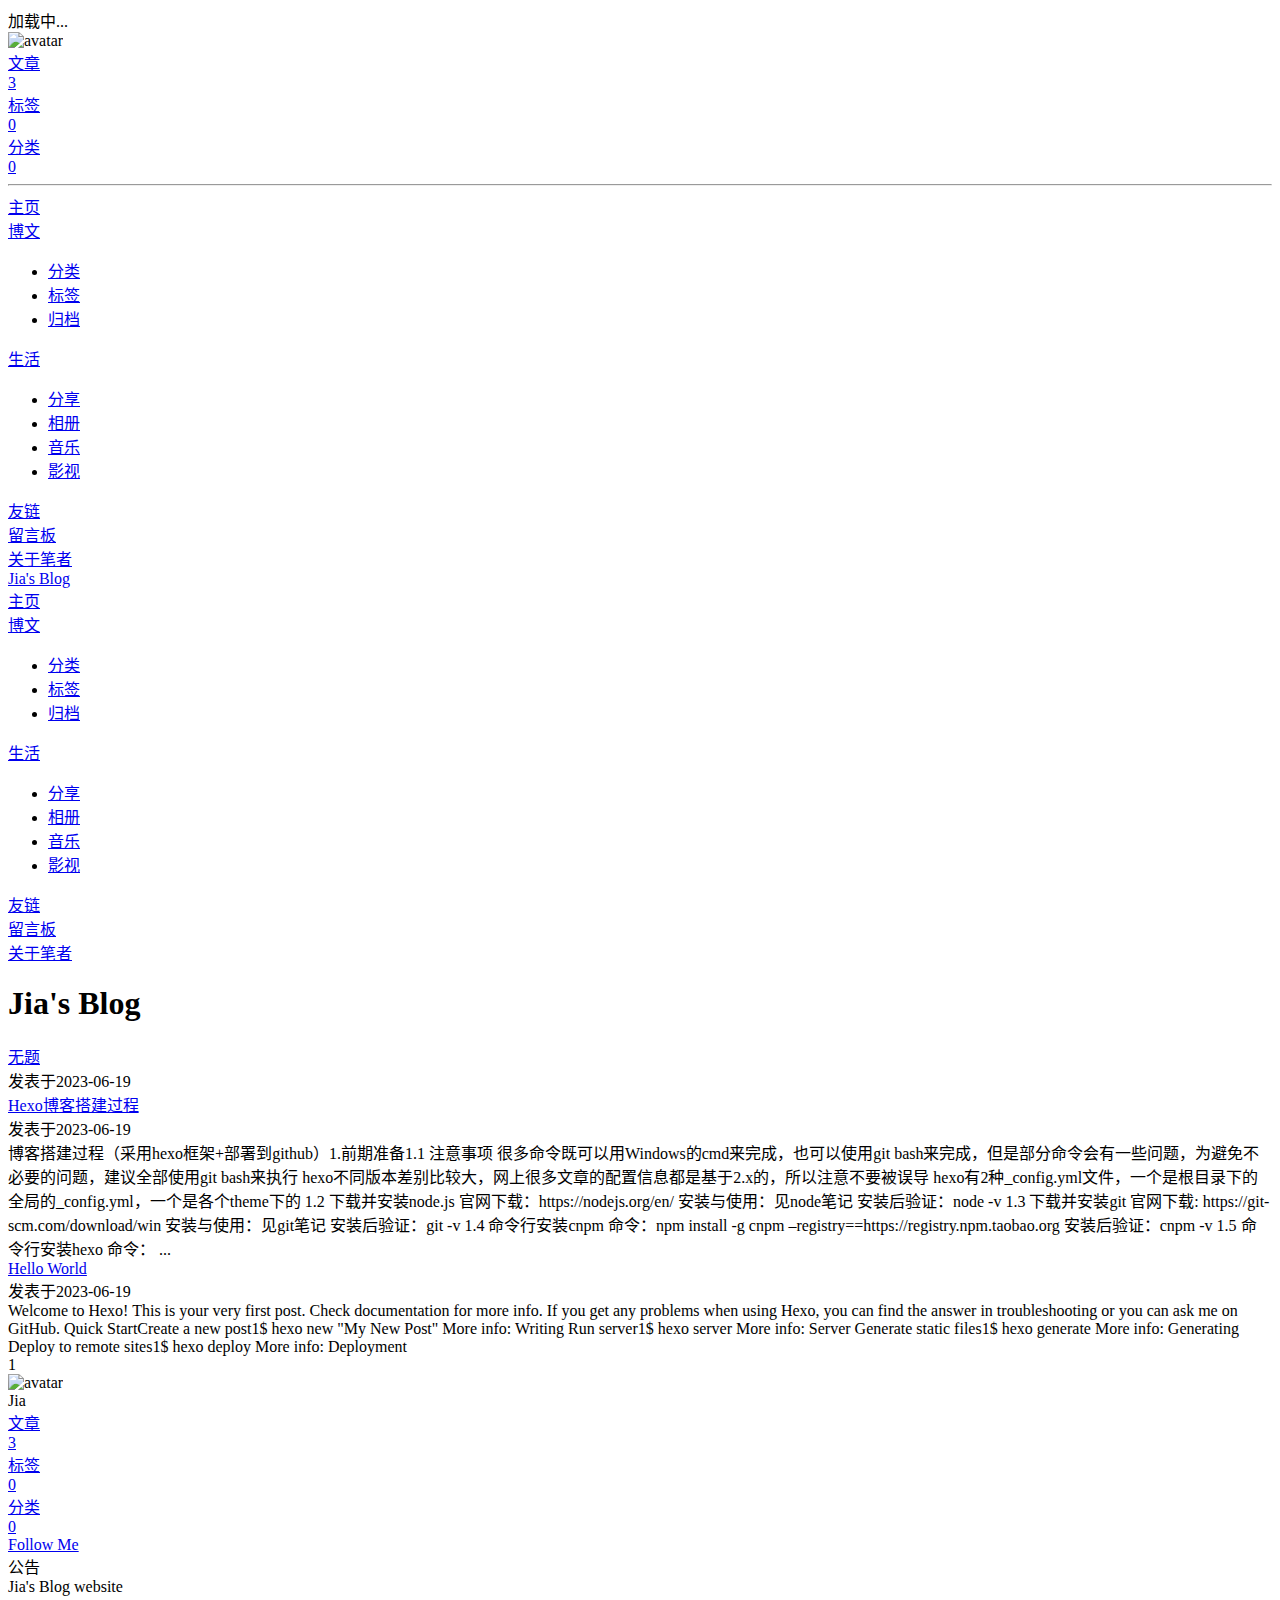
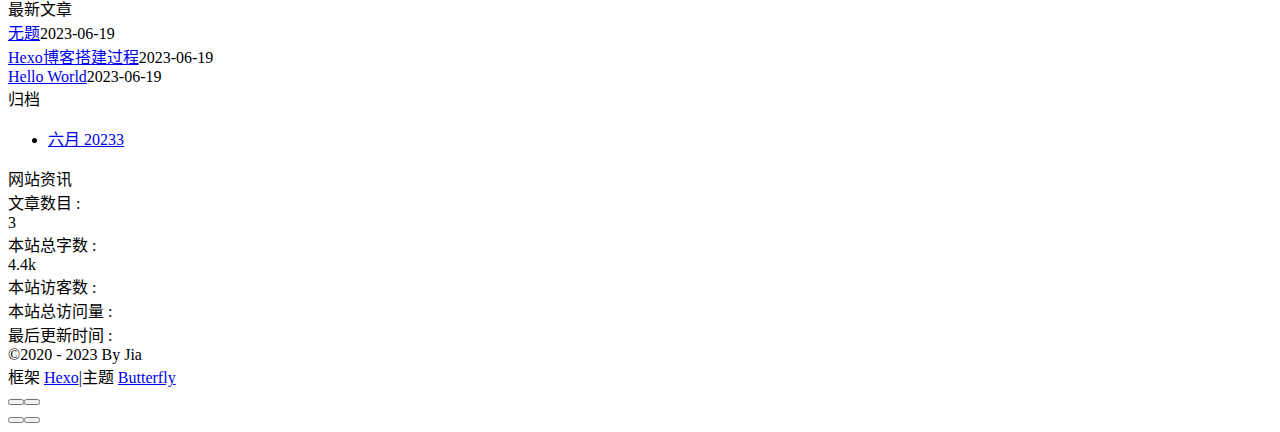
==== commit bad2ca61: "Site updated: 2023-06-19 17:48:36" ====
--- a/index.html
+++ b/index.html
@@ -53,7 +53,7 @@
   isHome: true,
   isHighlightShrink: false,
   isToc: false,
-  postUpdate: '2023-06-19 17:42:25'
+  postUpdate: '2023-06-19 17:48:32'
 }</script><noscript><style type="text/css">
   #nav {
     opacity: 1
@@ -178,27 +178,7 @@
     document.addEventListener('pjax:send', () => { preloader.initLoading() })
     document.addEventListener('pjax:complete', () => { preloader.endLoading() })
   }
-})()</script><div id="web_bg"></div><div id="sidebar"><div id="menu-mask"></div><div id="sidebar-menus"><div class="avatar-img is-center"><img src="https://s2.loli.net/2023/06/19/RNZqH4gnkWSpeDm.jpg" onerror="onerror=null;src='/img/friend_404.gif'" alt="avatar"/></div><div class="sidebar-site-data site-data is-center"><a href="/archives/"><div class="headline">文章</div><div class="length-num">4</div></a><a href="/tags/"><div class="headline">标签</div><div class="length-num">0</div></a><a href="/categories/"><div class="headline">分类</div><div class="length-num">0</div></a></div><hr class="custom-hr"/><div class="menus_items"><div class="menus_item"><a class="site-page" href="/"><i class="fa-fw fas fa-home"></i><span> 主页</span></a></div><div class="menus_item"><a class="site-page group" href="javascript:void(0);"><i class="fa-fw fa fa-graduation-cap"></i><span> 博文</span><i class="fas fa-chevron-down"></i></a><ul class="menus_item_child"><li><a class="site-page child" href="/categories/"><i class="fa-fw fa fa-archive"></i><span> 分类</span></a></li><li><a class="site-page child" href="/tags/"><i class="fa-fw fa fa-tags"></i><span> 标签</span></a></li><li><a class="site-page child" href="/archives/"><i class="fa-fw fa fa-folder-open"></i><span> 归档</span></a></li></ul></div><div class="menus_item"><a class="site-page group" href="javascript:void(0);"><i class="fa-fw fas fa-list"></i><span> 生活</span><i class="fas fa-chevron-down"></i></a><ul class="menus_item_child"><li><a class="site-page child" href="/shuoshuo/"><i class="fa-fw fa fa-comments-o"></i><span> 分享</span></a></li><li><a class="site-page child" href="/photos/"><i class="fa-fw fa fa-camera-retro"></i><span> 相册</span></a></li><li><a class="site-page child" href="/music/"><i class="fa-fw fa fa-music"></i><span> 音乐</span></a></li><li><a class="site-page child" href="/movies/"><i class="fa-fw fas fa-video"></i><span> 影视</span></a></li></ul></div><div class="menus_item"><a class="site-page" href="/links/"><i class="fa-fw fa fa-link"></i><span> 友链</span></a></div><div class="menus_item"><a class="site-page" href="/comment/"><i class="fa-fw fa fa-paper-plane"></i><span> 留言板</span></a></div><div class="menus_item"><a class="site-page" href="/about/"><i class="fa-fw fas fa-heart"></i><span> 关于笔者</span></a></div></div></div></div><div class="page" id="body-wrap"><header class="full_page" id="page-header" style="background-image: url('/img/index.jpg')"><nav id="nav"><span id="blog-info"><a href="/" title="Jia's Blog"><span class="site-name">Jia's Blog</span></a></span><div id="menus"><div class="menus_items"><div class="menus_item"><a class="site-page" href="/"><i class="fa-fw fas fa-home"></i><span> 主页</span></a></div><div class="menus_item"><a class="site-page group" href="javascript:void(0);"><i class="fa-fw fa fa-graduation-cap"></i><span> 博文</span><i class="fas fa-chevron-down"></i></a><ul class="menus_item_child"><li><a class="site-page child" href="/categories/"><i class="fa-fw fa fa-archive"></i><span> 分类</span></a></li><li><a class="site-page child" href="/tags/"><i class="fa-fw fa fa-tags"></i><span> 标签</span></a></li><li><a class="site-page child" href="/archives/"><i class="fa-fw fa fa-folder-open"></i><span> 归档</span></a></li></ul></div><div class="menus_item"><a class="site-page group" href="javascript:void(0);"><i class="fa-fw fas fa-list"></i><span> 生活</span><i class="fas fa-chevron-down"></i></a><ul class="menus_item_child"><li><a class="site-page child" href="/shuoshuo/"><i class="fa-fw fa fa-comments-o"></i><span> 分享</span></a></li><li><a class="site-page child" href="/photos/"><i class="fa-fw fa fa-camera-retro"></i><span> 相册</span></a></li><li><a class="site-page child" href="/music/"><i class="fa-fw fa fa-music"></i><span> 音乐</span></a></li><li><a class="site-page child" href="/movies/"><i class="fa-fw fas fa-video"></i><span> 影视</span></a></li></ul></div><div class="menus_item"><a class="site-page" href="/links/"><i class="fa-fw fa fa-link"></i><span> 友链</span></a></div><div class="menus_item"><a class="site-page" href="/comment/"><i class="fa-fw fa fa-paper-plane"></i><span> 留言板</span></a></div><div class="menus_item"><a class="site-page" href="/about/"><i class="fa-fw fas fa-heart"></i><span> 关于笔者</span></a></div></div><div id="toggle-menu"><a class="site-page" href="javascript:void(0);"><i class="fas fa-bars fa-fw"></i></a></div></div></nav><div id="site-info"><h1 id="site-title">Jia's Blog</h1><div id="site-subtitle"><span id="subtitle"></span></div></div><div id="scroll-down"><i class="fas fa-angle-down scroll-down-effects"></i></div></header><main class="layout" id="content-inner"><div class="recent-posts" id="recent-posts"><div class="recent-post-item"><div class="recent-post-info no-cover"><a class="article-title" href="/2023/06/19/hexo+butterfly/" title="无题">无题</a><div class="article-meta-wrap"><span class="post-meta-date"><i class="far fa-calendar-alt"></i><span class="article-meta-label">发表于</span><time datetime="2023-06-19T08:15:14.198Z" title="发表于 2023-06-19 16:15:14">2023-06-19</time></span></div><div class="content"></div></div></div><div class="recent-post-item"><div class="recent-post-info no-cover"><a class="article-title" href="/2023/06/19/Java%E5%9F%BA%E7%A1%80/" title="Java基础">Java基础</a><div class="article-meta-wrap"><span class="post-meta-date"><i class="far fa-calendar-alt"></i><span class="article-meta-label">发表于</span><time datetime="2023-06-19T07:05:08.731Z" title="发表于 2023-06-19 15:05:08">2023-06-19</time></span></div><div class="content">第一章&gt;&gt;&gt;基础语法1. Java基础知识图解
-2. 关键字和保留字2.1 关键字(keyword)定义：被Java语言赋予了特殊含义，用做专门用途的字符串（单词）
-特点：关键字中所有字母都为小写
-官方地址： https://docs.orace.com/javase/tutoria/java/nutsandbots/_keywords.htm
-2.2 保留字(reserved word) Java保留字：现有Java版本尚未使用，但以后版本可能会作为关键字使用。自己命名标识符时要避免使用这些保留字
-3.  标识符(Identifier)标识符： 
-Java 对各种变量、方法和类等要素命名时使用的字符序列称为标识符 
-技巧：凡是自己可以起名字的地方都叫标识符。 
-
-定义合法标识符规则： 
-
-由26个英文字母大小写，0-9 ，_或 $ 组成 
-数字不可以开头。 
-不可以使用关键字和保留字，但能包含关键字和保留字。 
-Java中严格区分大小写，长度无限制。 
-标识符不能包含空格
-
-
-Java中的名称命名规范： 
-包名：多单词组成时所有字母都小写：xxxyyyzzz 
-类名 ...</div></div></div><div class="recent-post-item"><div class="recent-post-info no-cover"><a class="article-title" href="/2023/06/19/%E5%8D%9A%E5%AE%A2%E6%90%AD%E5%BB%BA%E8%BF%87%E7%A8%8B%EF%BC%88%E9%87%87%E7%94%A8hexo%E6%A1%86%E6%9E%B6+%E9%83%A8%E7%BD%B2%E5%88%B0github%EF%BC%89/" title="Hexo博客搭建过程">Hexo博客搭建过程</a><div class="article-meta-wrap"><span class="post-meta-date"><i class="far fa-calendar-alt"></i><span class="article-meta-label">发表于</span><time datetime="2023-06-19T03:43:27.271Z" title="发表于 2023-06-19 11:43:27">2023-06-19</time></span></div><div class="content">博客搭建过程（采用hexo框架+部署到github）1.前期准备1.1 注意事项
+})()</script><div id="web_bg"></div><div id="sidebar"><div id="menu-mask"></div><div id="sidebar-menus"><div class="avatar-img is-center"><img src="https://s2.loli.net/2023/06/19/RNZqH4gnkWSpeDm.jpg" onerror="onerror=null;src='/img/friend_404.gif'" alt="avatar"/></div><div class="sidebar-site-data site-data is-center"><a href="/archives/"><div class="headline">文章</div><div class="length-num">3</div></a><a href="/tags/"><div class="headline">标签</div><div class="length-num">0</div></a><a href="/categories/"><div class="headline">分类</div><div class="length-num">0</div></a></div><hr class="custom-hr"/><div class="menus_items"><div class="menus_item"><a class="site-page" href="/"><i class="fa-fw fas fa-home"></i><span> 主页</span></a></div><div class="menus_item"><a class="site-page group" href="javascript:void(0);"><i class="fa-fw fa fa-graduation-cap"></i><span> 博文</span><i class="fas fa-chevron-down"></i></a><ul class="menus_item_child"><li><a class="site-page child" href="/categories/"><i class="fa-fw fa fa-archive"></i><span> 分类</span></a></li><li><a class="site-page child" href="/tags/"><i class="fa-fw fa fa-tags"></i><span> 标签</span></a></li><li><a class="site-page child" href="/archives/"><i class="fa-fw fa fa-folder-open"></i><span> 归档</span></a></li></ul></div><div class="menus_item"><a class="site-page group" href="javascript:void(0);"><i class="fa-fw fas fa-list"></i><span> 生活</span><i class="fas fa-chevron-down"></i></a><ul class="menus_item_child"><li><a class="site-page child" href="/shuoshuo/"><i class="fa-fw fa fa-comments-o"></i><span> 分享</span></a></li><li><a class="site-page child" href="/photos/"><i class="fa-fw fa fa-camera-retro"></i><span> 相册</span></a></li><li><a class="site-page child" href="/music/"><i class="fa-fw fa fa-music"></i><span> 音乐</span></a></li><li><a class="site-page child" href="/movies/"><i class="fa-fw fas fa-video"></i><span> 影视</span></a></li></ul></div><div class="menus_item"><a class="site-page" href="/links/"><i class="fa-fw fa fa-link"></i><span> 友链</span></a></div><div class="menus_item"><a class="site-page" href="/comment/"><i class="fa-fw fa fa-paper-plane"></i><span> 留言板</span></a></div><div class="menus_item"><a class="site-page" href="/about/"><i class="fa-fw fas fa-heart"></i><span> 关于笔者</span></a></div></div></div></div><div class="page" id="body-wrap"><header class="full_page" id="page-header" style="background-image: url('/img/index.jpg')"><nav id="nav"><span id="blog-info"><a href="/" title="Jia's Blog"><span class="site-name">Jia's Blog</span></a></span><div id="menus"><div class="menus_items"><div class="menus_item"><a class="site-page" href="/"><i class="fa-fw fas fa-home"></i><span> 主页</span></a></div><div class="menus_item"><a class="site-page group" href="javascript:void(0);"><i class="fa-fw fa fa-graduation-cap"></i><span> 博文</span><i class="fas fa-chevron-down"></i></a><ul class="menus_item_child"><li><a class="site-page child" href="/categories/"><i class="fa-fw fa fa-archive"></i><span> 分类</span></a></li><li><a class="site-page child" href="/tags/"><i class="fa-fw fa fa-tags"></i><span> 标签</span></a></li><li><a class="site-page child" href="/archives/"><i class="fa-fw fa fa-folder-open"></i><span> 归档</span></a></li></ul></div><div class="menus_item"><a class="site-page group" href="javascript:void(0);"><i class="fa-fw fas fa-list"></i><span> 生活</span><i class="fas fa-chevron-down"></i></a><ul class="menus_item_child"><li><a class="site-page child" href="/shuoshuo/"><i class="fa-fw fa fa-comments-o"></i><span> 分享</span></a></li><li><a class="site-page child" href="/photos/"><i class="fa-fw fa fa-camera-retro"></i><span> 相册</span></a></li><li><a class="site-page child" href="/music/"><i class="fa-fw fa fa-music"></i><span> 音乐</span></a></li><li><a class="site-page child" href="/movies/"><i class="fa-fw fas fa-video"></i><span> 影视</span></a></li></ul></div><div class="menus_item"><a class="site-page" href="/links/"><i class="fa-fw fa fa-link"></i><span> 友链</span></a></div><div class="menus_item"><a class="site-page" href="/comment/"><i class="fa-fw fa fa-paper-plane"></i><span> 留言板</span></a></div><div class="menus_item"><a class="site-page" href="/about/"><i class="fa-fw fas fa-heart"></i><span> 关于笔者</span></a></div></div><div id="toggle-menu"><a class="site-page" href="javascript:void(0);"><i class="fas fa-bars fa-fw"></i></a></div></div></nav><div id="site-info"><h1 id="site-title">Jia's Blog</h1><div id="site-subtitle"><span id="subtitle"></span></div></div><div id="scroll-down"><i class="fas fa-angle-down scroll-down-effects"></i></div></header><main class="layout" id="content-inner"><div class="recent-posts" id="recent-posts"><div class="recent-post-item"><div class="recent-post-info no-cover"><a class="article-title" href="/2023/06/19/hexo+butterfly/" title="无题">无题</a><div class="article-meta-wrap"><span class="post-meta-date"><i class="far fa-calendar-alt"></i><span class="article-meta-label">发表于</span><time datetime="2023-06-19T08:15:14.198Z" title="发表于 2023-06-19 16:15:14">2023-06-19</time></span></div><div class="content"></div></div></div><div class="recent-post-item"><div class="recent-post-info no-cover"><a class="article-title" href="/2023/06/19/%E5%8D%9A%E5%AE%A2%E6%90%AD%E5%BB%BA%E8%BF%87%E7%A8%8B%EF%BC%88%E9%87%87%E7%94%A8hexo%E6%A1%86%E6%9E%B6+%E9%83%A8%E7%BD%B2%E5%88%B0github%EF%BC%89/" title="Hexo博客搭建过程">Hexo博客搭建过程</a><div class="article-meta-wrap"><span class="post-meta-date"><i class="far fa-calendar-alt"></i><span class="article-meta-label">发表于</span><time datetime="2023-06-19T03:43:27.271Z" title="发表于 2023-06-19 11:43:27">2023-06-19</time></span></div><div class="content">博客搭建过程（采用hexo框架+部署到github）1.前期准备1.1 注意事项
 很多命令既可以用Windows的cmd来完成，也可以使用git bash来完成，但是部分命令会有一些问题，为避免不必要的问题，建议全部使用git bash来执行
 hexo不同版本差别比较大，网上很多文章的配置信息都是基于2.x的，所以注意不要被误导
 hexo有2种_config.yml文件，一个是根目录下的全局的_config.yml，一个是各个theme下的
@@ -231,7 +211,7 @@
 Deploy to remote sites1$ hexo deploy
 
 More info: Deployment
-</div></div></div><nav id="pagination"><div class="pagination"><span class="page-number current">1</span></div></nav></div><div class="aside-content" id="aside-content"><div class="card-widget card-info"><div class="is-center"><div class="avatar-img"><img src="https://s2.loli.net/2023/06/19/RNZqH4gnkWSpeDm.jpg" onerror="this.onerror=null;this.src='/img/friend_404.gif'" alt="avatar"/></div><div class="author-info__name">Jia</div><div class="author-info__description"></div></div><div class="card-info-data site-data is-center"><a href="/archives/"><div class="headline">文章</div><div class="length-num">4</div></a><a href="/tags/"><div class="headline">标签</div><div class="length-num">0</div></a><a href="/categories/"><div class="headline">分类</div><div class="length-num">0</div></a></div><a id="card-info-btn" target="_blank" rel="noopener" href="https://github.com/03jia"><i class="fab fa-github"></i><span>Follow Me</span></a></div><div class="card-widget card-announcement"><div class="item-headline"><i class="fas fa-bullhorn fa-shake"></i><span>公告</span></div><div class="announcement_content">Jia's Blog website</div></div><div class="sticky_layout"><div class="card-widget card-recent-post"><div class="item-headline"><i class="fas fa-history"></i><span>最新文章</span></div><div class="aside-list"><div class="aside-list-item no-cover"><div class="content"><a class="title" href="/2023/06/19/hexo+butterfly/" title="无题">无题</a><time datetime="2023-06-19T08:15:14.198Z" title="发表于 2023-06-19 16:15:14">2023-06-19</time></div></div><div class="aside-list-item no-cover"><div class="content"><a class="title" href="/2023/06/19/Java%E5%9F%BA%E7%A1%80/" title="Java基础">Java基础</a><time datetime="2023-06-19T07:05:08.731Z" title="发表于 2023-06-19 15:05:08">2023-06-19</time></div></div><div class="aside-list-item no-cover"><div class="content"><a class="title" href="/2023/06/19/%E5%8D%9A%E5%AE%A2%E6%90%AD%E5%BB%BA%E8%BF%87%E7%A8%8B%EF%BC%88%E9%87%87%E7%94%A8hexo%E6%A1%86%E6%9E%B6+%E9%83%A8%E7%BD%B2%E5%88%B0github%EF%BC%89/" title="Hexo博客搭建过程">Hexo博客搭建过程</a><time datetime="2023-06-19T03:43:27.271Z" title="发表于 2023-06-19 11:43:27">2023-06-19</time></div></div><div class="aside-list-item no-cover"><div class="content"><a class="title" href="/2023/06/19/hello-world/" title="Hello World">Hello World</a><time datetime="2023-06-19T03:17:08.556Z" title="发表于 2023-06-19 11:17:08">2023-06-19</time></div></div></div></div><div class="card-widget card-archives"><div class="item-headline"><i class="fas fa-archive"></i><span>归档</span></div><ul class="card-archive-list"><li class="card-archive-list-item"><a class="card-archive-list-link" href="/archives/2023/06/"><span class="card-archive-list-date">六月 2023</span><span class="card-archive-list-count">4</span></a></li></ul></div><div class="card-widget card-webinfo"><div class="item-headline"><i class="fas fa-chart-line"></i><span>网站资讯</span></div><div class="webinfo"><div class="webinfo-item"><div class="item-name">文章数目 :</div><div class="item-count">4</div></div><div class="webinfo-item"><div class="item-name">本站总字数 :</div><div class="item-count">96.7k</div></div><div class="webinfo-item"><div class="item-name">本站访客数 :</div><div class="item-count" id="busuanzi_value_site_uv"><i class="fa-solid fa-spinner fa-spin"></i></div></div><div class="webinfo-item"><div class="item-name">本站总访问量 :</div><div class="item-count" id="busuanzi_value_site_pv"><i class="fa-solid fa-spinner fa-spin"></i></div></div><div class="webinfo-item"><div class="item-name">最后更新时间 :</div><div class="item-count" id="last-push-date" data-lastPushDate="2023-06-19T09:42:25.538Z"><i class="fa-solid fa-spinner fa-spin"></i></div></div></div></div></div></div></main><footer id="footer" style="background-image: url('/img/index.jpg')"><div id="footer-wrap"><div class="copyright">&copy;2020 - 2023 By Jia</div><div class="framework-info"><span>框架 </span><a target="_blank" rel="noopener" href="https://hexo.io">Hexo</a><span class="footer-separator">|</span><span>主题 </span><a target="_blank" rel="noopener" href="https://github.com/jerryc127/hexo-theme-butterfly">Butterfly</a></div></div></footer></div><div id="rightside"><div id="rightside-config-hide"><button id="darkmode" type="button" title="浅色和深色模式转换"><i class="fas fa-adjust"></i></button><button id="hide-aside-btn" type="button" title="单栏和双栏切换"><i class="fas fa-arrows-alt-h"></i></button></div><div id="rightside-config-show"><button id="rightside_config" type="button" title="设置"><i class="fas fa-cog fa-spin"></i></button><button id="go-up" type="button" title="回到顶部"><span class="scroll-percent"></span><i class="fas fa-arrow-up"></i></button></div></div><div><script src="/js/utils.js"></script><script src="/js/main.js"></script><script src="https://cdn.jsdelivr.net/npm/@fancyapps/ui/dist/fancybox/fancybox.umd.min.js"></script><div class="js-pjax"><script>window.typedJSFn = {
+</div></div></div><nav id="pagination"><div class="pagination"><span class="page-number current">1</span></div></nav></div><div class="aside-content" id="aside-content"><div class="card-widget card-info"><div class="is-center"><div class="avatar-img"><img src="https://s2.loli.net/2023/06/19/RNZqH4gnkWSpeDm.jpg" onerror="this.onerror=null;this.src='/img/friend_404.gif'" alt="avatar"/></div><div class="author-info__name">Jia</div><div class="author-info__description"></div></div><div class="card-info-data site-data is-center"><a href="/archives/"><div class="headline">文章</div><div class="length-num">3</div></a><a href="/tags/"><div class="headline">标签</div><div class="length-num">0</div></a><a href="/categories/"><div class="headline">分类</div><div class="length-num">0</div></a></div><a id="card-info-btn" target="_blank" rel="noopener" href="https://github.com/03jia"><i class="fab fa-github"></i><span>Follow Me</span></a></div><div class="card-widget card-announcement"><div class="item-headline"><i class="fas fa-bullhorn fa-shake"></i><span>公告</span></div><div class="announcement_content">Jia's Blog website</div></div><div class="sticky_layout"><div class="card-widget card-recent-post"><div class="item-headline"><i class="fas fa-history"></i><span>最新文章</span></div><div class="aside-list"><div class="aside-list-item no-cover"><div class="content"><a class="title" href="/2023/06/19/hexo+butterfly/" title="无题">无题</a><time datetime="2023-06-19T08:15:14.198Z" title="发表于 2023-06-19 16:15:14">2023-06-19</time></div></div><div class="aside-list-item no-cover"><div class="content"><a class="title" href="/2023/06/19/%E5%8D%9A%E5%AE%A2%E6%90%AD%E5%BB%BA%E8%BF%87%E7%A8%8B%EF%BC%88%E9%87%87%E7%94%A8hexo%E6%A1%86%E6%9E%B6+%E9%83%A8%E7%BD%B2%E5%88%B0github%EF%BC%89/" title="Hexo博客搭建过程">Hexo博客搭建过程</a><time datetime="2023-06-19T03:43:27.271Z" title="发表于 2023-06-19 11:43:27">2023-06-19</time></div></div><div class="aside-list-item no-cover"><div class="content"><a class="title" href="/2023/06/19/hello-world/" title="Hello World">Hello World</a><time datetime="2023-06-19T03:17:08.556Z" title="发表于 2023-06-19 11:17:08">2023-06-19</time></div></div></div></div><div class="card-widget card-archives"><div class="item-headline"><i class="fas fa-archive"></i><span>归档</span></div><ul class="card-archive-list"><li class="card-archive-list-item"><a class="card-archive-list-link" href="/archives/2023/06/"><span class="card-archive-list-date">六月 2023</span><span class="card-archive-list-count">3</span></a></li></ul></div><div class="card-widget card-webinfo"><div class="item-headline"><i class="fas fa-chart-line"></i><span>网站资讯</span></div><div class="webinfo"><div class="webinfo-item"><div class="item-name">文章数目 :</div><div class="item-count">3</div></div><div class="webinfo-item"><div class="item-name">本站总字数 :</div><div class="item-count">4.4k</div></div><div class="webinfo-item"><div class="item-name">本站访客数 :</div><div class="item-count" id="busuanzi_value_site_uv"><i class="fa-solid fa-spinner fa-spin"></i></div></div><div class="webinfo-item"><div class="item-name">本站总访问量 :</div><div class="item-count" id="busuanzi_value_site_pv"><i class="fa-solid fa-spinner fa-spin"></i></div></div><div class="webinfo-item"><div class="item-name">最后更新时间 :</div><div class="item-count" id="last-push-date" data-lastPushDate="2023-06-19T09:48:32.846Z"><i class="fa-solid fa-spinner fa-spin"></i></div></div></div></div></div></div></main><footer id="footer" style="background-image: url('/img/index.jpg')"><div id="footer-wrap"><div class="copyright">&copy;2020 - 2023 By Jia</div><div class="framework-info"><span>框架 </span><a target="_blank" rel="noopener" href="https://hexo.io">Hexo</a><span class="footer-separator">|</span><span>主题 </span><a target="_blank" rel="noopener" href="https://github.com/jerryc127/hexo-theme-butterfly">Butterfly</a></div></div></footer></div><div id="rightside"><div id="rightside-config-hide"><button id="darkmode" type="button" title="浅色和深色模式转换"><i class="fas fa-adjust"></i></button><button id="hide-aside-btn" type="button" title="单栏和双栏切换"><i class="fas fa-arrows-alt-h"></i></button></div><div id="rightside-config-show"><button id="rightside_config" type="button" title="设置"><i class="fas fa-cog fa-spin"></i></button><button id="go-up" type="button" title="回到顶部"><span class="scroll-percent"></span><i class="fas fa-arrow-up"></i></button></div></div><div><script src="/js/utils.js"></script><script src="/js/main.js"></script><script src="https://cdn.jsdelivr.net/npm/@fancyapps/ui/dist/fancybox/fancybox.umd.min.js"></script><div class="js-pjax"><script>window.typedJSFn = {
   init: (str) => {
     window.typed = new Typed('#subtitle', Object.assign({
       strings: str,
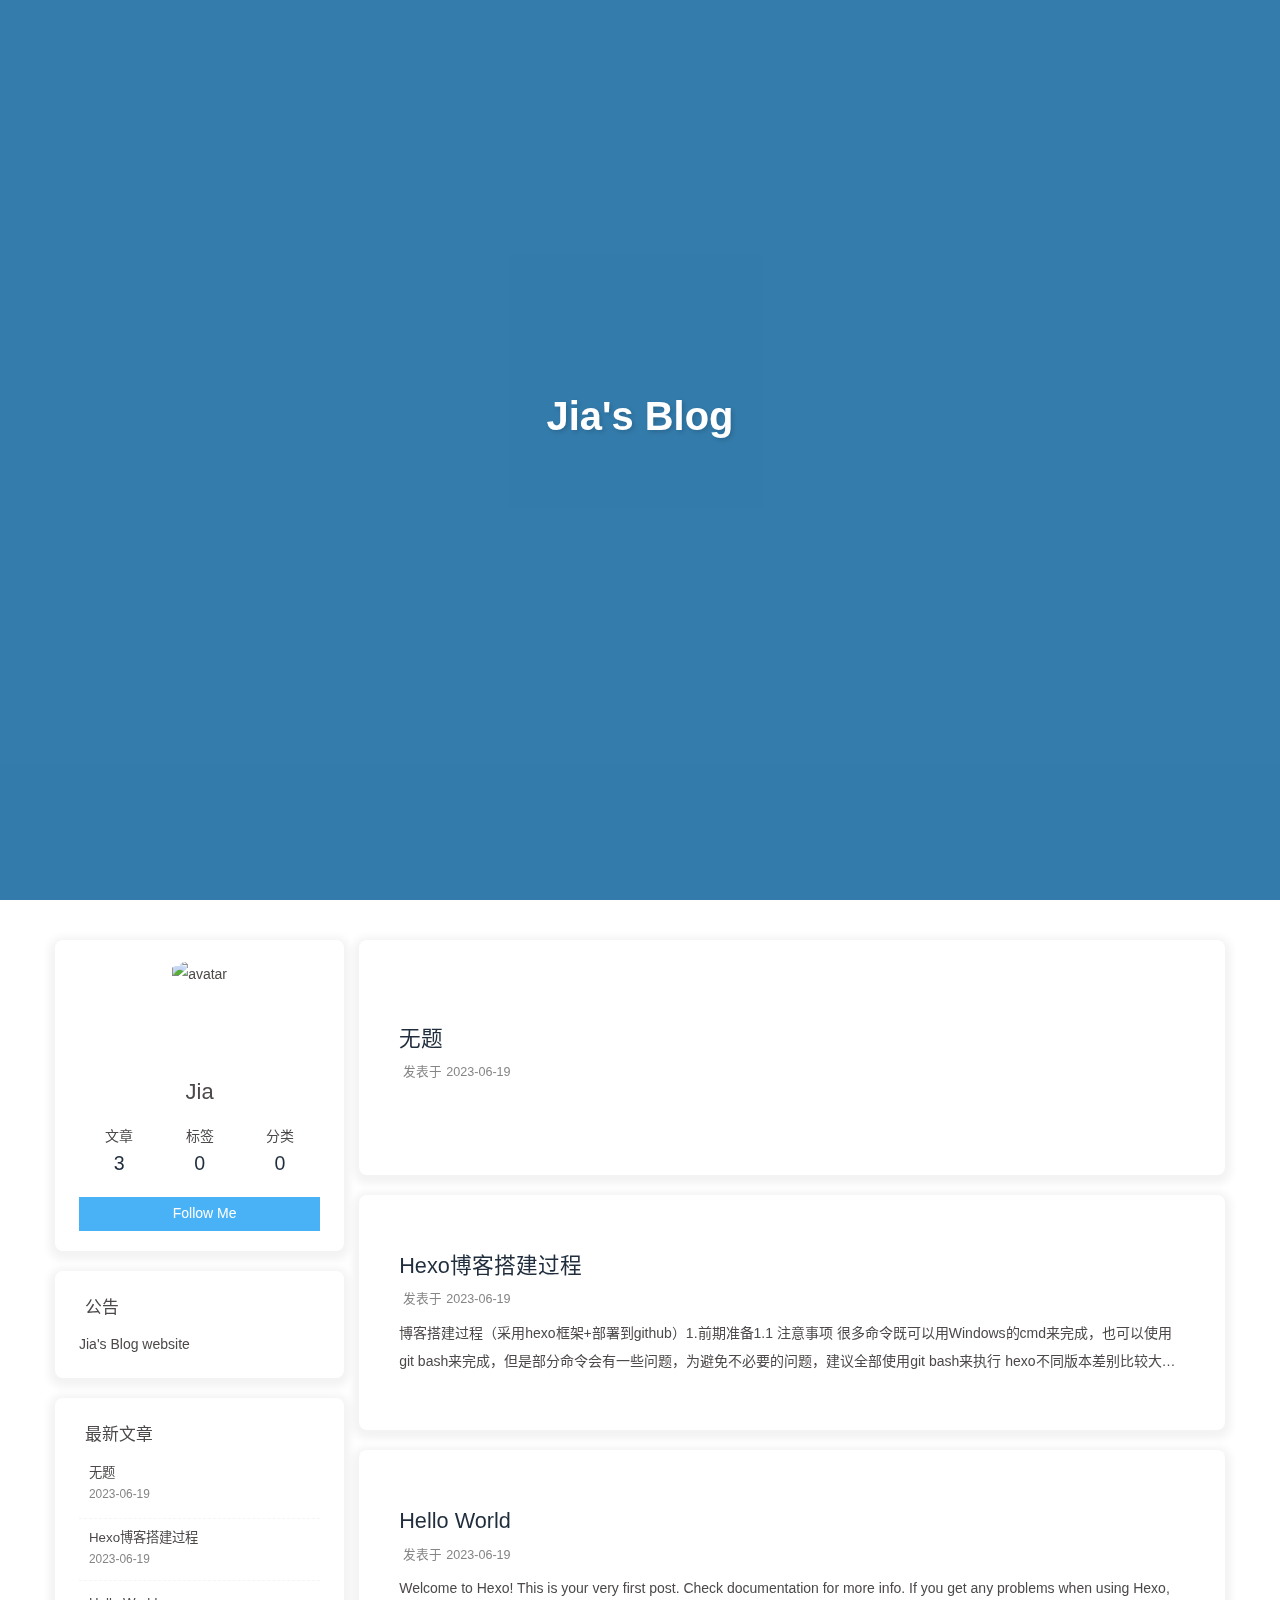
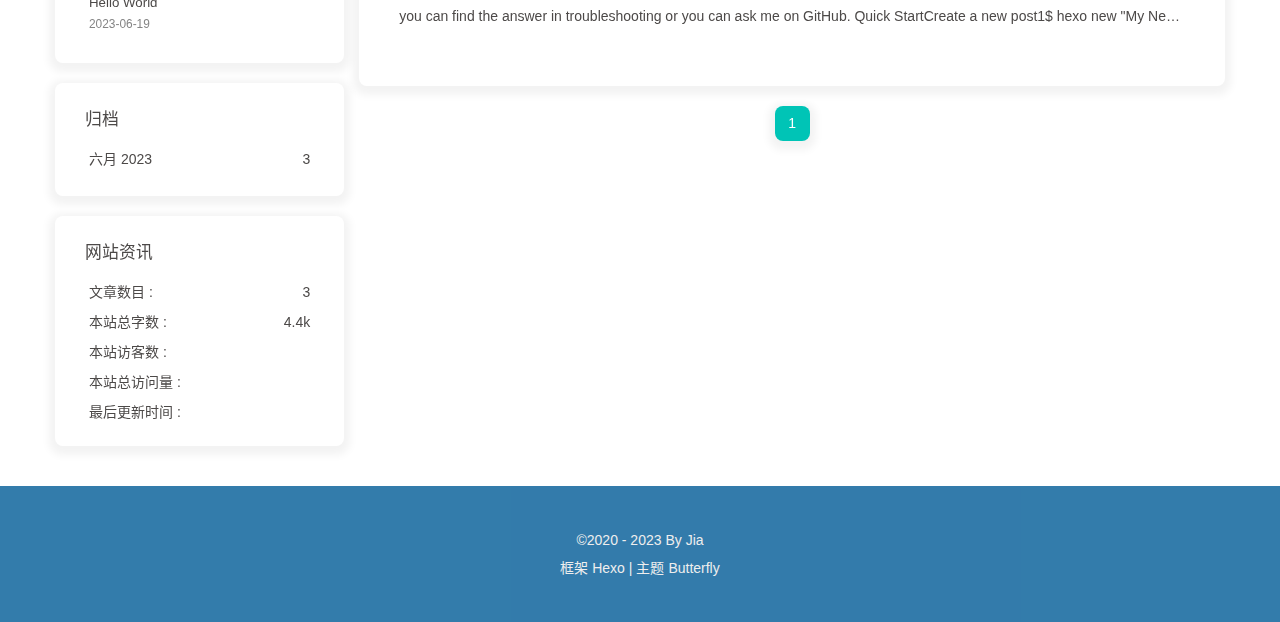
==== commit 077c3726: "Site updated: 2023-06-19 17:52:21" ====
--- a/index.html
+++ b/index.html
@@ -53,7 +53,7 @@
   isHome: true,
   isHighlightShrink: false,
   isToc: false,
-  postUpdate: '2023-06-19 17:48:32'
+  postUpdate: '2023-06-19 17:52:08'
 }</script><noscript><style type="text/css">
   #nav {
     opacity: 1
@@ -178,7 +178,7 @@
     document.addEventListener('pjax:send', () => { preloader.initLoading() })
     document.addEventListener('pjax:complete', () => { preloader.endLoading() })
   }
-})()</script><div id="web_bg"></div><div id="sidebar"><div id="menu-mask"></div><div id="sidebar-menus"><div class="avatar-img is-center"><img src="https://s2.loli.net/2023/06/19/RNZqH4gnkWSpeDm.jpg" onerror="onerror=null;src='/img/friend_404.gif'" alt="avatar"/></div><div class="sidebar-site-data site-data is-center"><a href="/archives/"><div class="headline">文章</div><div class="length-num">3</div></a><a href="/tags/"><div class="headline">标签</div><div class="length-num">0</div></a><a href="/categories/"><div class="headline">分类</div><div class="length-num">0</div></a></div><hr class="custom-hr"/><div class="menus_items"><div class="menus_item"><a class="site-page" href="/"><i class="fa-fw fas fa-home"></i><span> 主页</span></a></div><div class="menus_item"><a class="site-page group" href="javascript:void(0);"><i class="fa-fw fa fa-graduation-cap"></i><span> 博文</span><i class="fas fa-chevron-down"></i></a><ul class="menus_item_child"><li><a class="site-page child" href="/categories/"><i class="fa-fw fa fa-archive"></i><span> 分类</span></a></li><li><a class="site-page child" href="/tags/"><i class="fa-fw fa fa-tags"></i><span> 标签</span></a></li><li><a class="site-page child" href="/archives/"><i class="fa-fw fa fa-folder-open"></i><span> 归档</span></a></li></ul></div><div class="menus_item"><a class="site-page group" href="javascript:void(0);"><i class="fa-fw fas fa-list"></i><span> 生活</span><i class="fas fa-chevron-down"></i></a><ul class="menus_item_child"><li><a class="site-page child" href="/shuoshuo/"><i class="fa-fw fa fa-comments-o"></i><span> 分享</span></a></li><li><a class="site-page child" href="/photos/"><i class="fa-fw fa fa-camera-retro"></i><span> 相册</span></a></li><li><a class="site-page child" href="/music/"><i class="fa-fw fa fa-music"></i><span> 音乐</span></a></li><li><a class="site-page child" href="/movies/"><i class="fa-fw fas fa-video"></i><span> 影视</span></a></li></ul></div><div class="menus_item"><a class="site-page" href="/links/"><i class="fa-fw fa fa-link"></i><span> 友链</span></a></div><div class="menus_item"><a class="site-page" href="/comment/"><i class="fa-fw fa fa-paper-plane"></i><span> 留言板</span></a></div><div class="menus_item"><a class="site-page" href="/about/"><i class="fa-fw fas fa-heart"></i><span> 关于笔者</span></a></div></div></div></div><div class="page" id="body-wrap"><header class="full_page" id="page-header" style="background-image: url('/img/index.jpg')"><nav id="nav"><span id="blog-info"><a href="/" title="Jia's Blog"><span class="site-name">Jia's Blog</span></a></span><div id="menus"><div class="menus_items"><div class="menus_item"><a class="site-page" href="/"><i class="fa-fw fas fa-home"></i><span> 主页</span></a></div><div class="menus_item"><a class="site-page group" href="javascript:void(0);"><i class="fa-fw fa fa-graduation-cap"></i><span> 博文</span><i class="fas fa-chevron-down"></i></a><ul class="menus_item_child"><li><a class="site-page child" href="/categories/"><i class="fa-fw fa fa-archive"></i><span> 分类</span></a></li><li><a class="site-page child" href="/tags/"><i class="fa-fw fa fa-tags"></i><span> 标签</span></a></li><li><a class="site-page child" href="/archives/"><i class="fa-fw fa fa-folder-open"></i><span> 归档</span></a></li></ul></div><div class="menus_item"><a class="site-page group" href="javascript:void(0);"><i class="fa-fw fas fa-list"></i><span> 生活</span><i class="fas fa-chevron-down"></i></a><ul class="menus_item_child"><li><a class="site-page child" href="/shuoshuo/"><i class="fa-fw fa fa-comments-o"></i><span> 分享</span></a></li><li><a class="site-page child" href="/photos/"><i class="fa-fw fa fa-camera-retro"></i><span> 相册</span></a></li><li><a class="site-page child" href="/music/"><i class="fa-fw fa fa-music"></i><span> 音乐</span></a></li><li><a class="site-page child" href="/movies/"><i class="fa-fw fas fa-video"></i><span> 影视</span></a></li></ul></div><div class="menus_item"><a class="site-page" href="/links/"><i class="fa-fw fa fa-link"></i><span> 友链</span></a></div><div class="menus_item"><a class="site-page" href="/comment/"><i class="fa-fw fa fa-paper-plane"></i><span> 留言板</span></a></div><div class="menus_item"><a class="site-page" href="/about/"><i class="fa-fw fas fa-heart"></i><span> 关于笔者</span></a></div></div><div id="toggle-menu"><a class="site-page" href="javascript:void(0);"><i class="fas fa-bars fa-fw"></i></a></div></div></nav><div id="site-info"><h1 id="site-title">Jia's Blog</h1><div id="site-subtitle"><span id="subtitle"></span></div></div><div id="scroll-down"><i class="fas fa-angle-down scroll-down-effects"></i></div></header><main class="layout" id="content-inner"><div class="recent-posts" id="recent-posts"><div class="recent-post-item"><div class="recent-post-info no-cover"><a class="article-title" href="/2023/06/19/hexo+butterfly/" title="无题">无题</a><div class="article-meta-wrap"><span class="post-meta-date"><i class="far fa-calendar-alt"></i><span class="article-meta-label">发表于</span><time datetime="2023-06-19T08:15:14.198Z" title="发表于 2023-06-19 16:15:14">2023-06-19</time></span></div><div class="content"></div></div></div><div class="recent-post-item"><div class="recent-post-info no-cover"><a class="article-title" href="/2023/06/19/%E5%8D%9A%E5%AE%A2%E6%90%AD%E5%BB%BA%E8%BF%87%E7%A8%8B%EF%BC%88%E9%87%87%E7%94%A8hexo%E6%A1%86%E6%9E%B6+%E9%83%A8%E7%BD%B2%E5%88%B0github%EF%BC%89/" title="Hexo博客搭建过程">Hexo博客搭建过程</a><div class="article-meta-wrap"><span class="post-meta-date"><i class="far fa-calendar-alt"></i><span class="article-meta-label">发表于</span><time datetime="2023-06-19T03:43:27.271Z" title="发表于 2023-06-19 11:43:27">2023-06-19</time></span></div><div class="content">博客搭建过程（采用hexo框架+部署到github）1.前期准备1.1 注意事项
+})()</script><div id="web_bg"></div><div id="sidebar"><div id="menu-mask"></div><div id="sidebar-menus"><div class="avatar-img is-center"><img src="https://s2.loli.net/2023/06/19/RNZqH4gnkWSpeDm.jpg" onerror="onerror=null;src='/img/friend_404.gif'" alt="avatar"/></div><div class="sidebar-site-data site-data is-center"><a href="/archives/"><div class="headline">文章</div><div class="length-num">3</div></a><a href="/tags/"><div class="headline">标签</div><div class="length-num">0</div></a><a href="/categories/"><div class="headline">分类</div><div class="length-num">0</div></a></div><hr class="custom-hr"/><div class="menus_items"><div class="menus_item"><a class="site-page" href="/"><i class="fa-fw fas fa-home"></i><span> 主页</span></a></div><div class="menus_item"><a class="site-page group" href="javascript:void(0);"><i class="fa-fw fa fa-graduation-cap"></i><span> 博文</span><i class="fas fa-chevron-down"></i></a><ul class="menus_item_child"><li><a class="site-page child" href="/categories/"><i class="fa-fw fa fa-archive"></i><span> 分类</span></a></li><li><a class="site-page child" href="/tags/"><i class="fa-fw fa fa-tags"></i><span> 标签</span></a></li><li><a class="site-page child" href="/archives/"><i class="fa-fw fa fa-folder-open"></i><span> 归档</span></a></li></ul></div><div class="menus_item"><a class="site-page group" href="javascript:void(0);"><i class="fa-fw fas fa-list"></i><span> 生活</span><i class="fas fa-chevron-down"></i></a><ul class="menus_item_child"><li><a class="site-page child" href="/shuoshuo/"><i class="fa-fw fa fa-comments-o"></i><span> 分享</span></a></li><li><a class="site-page child" href="/photos/"><i class="fa-fw fa fa-camera-retro"></i><span> 相册</span></a></li><li><a class="site-page child" href="/music/"><i class="fa-fw fa fa-music"></i><span> 音乐</span></a></li><li><a class="site-page child" href="/movies/"><i class="fa-fw fas fa-video"></i><span> 影视</span></a></li></ul></div><div class="menus_item"><a class="site-page" href="/links/"><i class="fa-fw fa fa-link"></i><span> 友链</span></a></div><div class="menus_item"><a class="site-page" href="/comment/"><i class="fa-fw fa fa-paper-plane"></i><span> 留言板</span></a></div><div class="menus_item"><a class="site-page" href="/about/"><i class="fa-fw fas fa-heart"></i><span> 关于笔者</span></a></div></div></div></div><div class="page" id="body-wrap"><header class="full_page" id="page-header" style="background-image: url('/url(https:/s2.loli.net/2023/06/19/GkW9qPHwQpR3Dre.jpg)')"><nav id="nav"><span id="blog-info"><a href="/" title="Jia's Blog"><span class="site-name">Jia's Blog</span></a></span><div id="menus"><div class="menus_items"><div class="menus_item"><a class="site-page" href="/"><i class="fa-fw fas fa-home"></i><span> 主页</span></a></div><div class="menus_item"><a class="site-page group" href="javascript:void(0);"><i class="fa-fw fa fa-graduation-cap"></i><span> 博文</span><i class="fas fa-chevron-down"></i></a><ul class="menus_item_child"><li><a class="site-page child" href="/categories/"><i class="fa-fw fa fa-archive"></i><span> 分类</span></a></li><li><a class="site-page child" href="/tags/"><i class="fa-fw fa fa-tags"></i><span> 标签</span></a></li><li><a class="site-page child" href="/archives/"><i class="fa-fw fa fa-folder-open"></i><span> 归档</span></a></li></ul></div><div class="menus_item"><a class="site-page group" href="javascript:void(0);"><i class="fa-fw fas fa-list"></i><span> 生活</span><i class="fas fa-chevron-down"></i></a><ul class="menus_item_child"><li><a class="site-page child" href="/shuoshuo/"><i class="fa-fw fa fa-comments-o"></i><span> 分享</span></a></li><li><a class="site-page child" href="/photos/"><i class="fa-fw fa fa-camera-retro"></i><span> 相册</span></a></li><li><a class="site-page child" href="/music/"><i class="fa-fw fa fa-music"></i><span> 音乐</span></a></li><li><a class="site-page child" href="/movies/"><i class="fa-fw fas fa-video"></i><span> 影视</span></a></li></ul></div><div class="menus_item"><a class="site-page" href="/links/"><i class="fa-fw fa fa-link"></i><span> 友链</span></a></div><div class="menus_item"><a class="site-page" href="/comment/"><i class="fa-fw fa fa-paper-plane"></i><span> 留言板</span></a></div><div class="menus_item"><a class="site-page" href="/about/"><i class="fa-fw fas fa-heart"></i><span> 关于笔者</span></a></div></div><div id="toggle-menu"><a class="site-page" href="javascript:void(0);"><i class="fas fa-bars fa-fw"></i></a></div></div></nav><div id="site-info"><h1 id="site-title">Jia's Blog</h1><div id="site-subtitle"><span id="subtitle"></span></div></div><div id="scroll-down"><i class="fas fa-angle-down scroll-down-effects"></i></div></header><main class="layout" id="content-inner"><div class="recent-posts" id="recent-posts"><div class="recent-post-item"><div class="recent-post-info no-cover"><a class="article-title" href="/2023/06/19/hexo+butterfly/" title="无题">无题</a><div class="article-meta-wrap"><span class="post-meta-date"><i class="far fa-calendar-alt"></i><span class="article-meta-label">发表于</span><time datetime="2023-06-19T08:15:14.198Z" title="发表于 2023-06-19 16:15:14">2023-06-19</time></span></div><div class="content"></div></div></div><div class="recent-post-item"><div class="recent-post-info no-cover"><a class="article-title" href="/2023/06/19/%E5%8D%9A%E5%AE%A2%E6%90%AD%E5%BB%BA%E8%BF%87%E7%A8%8B%EF%BC%88%E9%87%87%E7%94%A8hexo%E6%A1%86%E6%9E%B6+%E9%83%A8%E7%BD%B2%E5%88%B0github%EF%BC%89/" title="Hexo博客搭建过程">Hexo博客搭建过程</a><div class="article-meta-wrap"><span class="post-meta-date"><i class="far fa-calendar-alt"></i><span class="article-meta-label">发表于</span><time datetime="2023-06-19T03:43:27.271Z" title="发表于 2023-06-19 11:43:27">2023-06-19</time></span></div><div class="content">博客搭建过程（采用hexo框架+部署到github）1.前期准备1.1 注意事项
 很多命令既可以用Windows的cmd来完成，也可以使用git bash来完成，但是部分命令会有一些问题，为避免不必要的问题，建议全部使用git bash来执行
 hexo不同版本差别比较大，网上很多文章的配置信息都是基于2.x的，所以注意不要被误导
 hexo有2种_config.yml文件，一个是根目录下的全局的_config.yml，一个是各个theme下的
@@ -211,7 +211,7 @@
 Deploy to remote sites1$ hexo deploy
 
 More info: Deployment
-</div></div></div><nav id="pagination"><div class="pagination"><span class="page-number current">1</span></div></nav></div><div class="aside-content" id="aside-content"><div class="card-widget card-info"><div class="is-center"><div class="avatar-img"><img src="https://s2.loli.net/2023/06/19/RNZqH4gnkWSpeDm.jpg" onerror="this.onerror=null;this.src='/img/friend_404.gif'" alt="avatar"/></div><div class="author-info__name">Jia</div><div class="author-info__description"></div></div><div class="card-info-data site-data is-center"><a href="/archives/"><div class="headline">文章</div><div class="length-num">3</div></a><a href="/tags/"><div class="headline">标签</div><div class="length-num">0</div></a><a href="/categories/"><div class="headline">分类</div><div class="length-num">0</div></a></div><a id="card-info-btn" target="_blank" rel="noopener" href="https://github.com/03jia"><i class="fab fa-github"></i><span>Follow Me</span></a></div><div class="card-widget card-announcement"><div class="item-headline"><i class="fas fa-bullhorn fa-shake"></i><span>公告</span></div><div class="announcement_content">Jia's Blog website</div></div><div class="sticky_layout"><div class="card-widget card-recent-post"><div class="item-headline"><i class="fas fa-history"></i><span>最新文章</span></div><div class="aside-list"><div class="aside-list-item no-cover"><div class="content"><a class="title" href="/2023/06/19/hexo+butterfly/" title="无题">无题</a><time datetime="2023-06-19T08:15:14.198Z" title="发表于 2023-06-19 16:15:14">2023-06-19</time></div></div><div class="aside-list-item no-cover"><div class="content"><a class="title" href="/2023/06/19/%E5%8D%9A%E5%AE%A2%E6%90%AD%E5%BB%BA%E8%BF%87%E7%A8%8B%EF%BC%88%E9%87%87%E7%94%A8hexo%E6%A1%86%E6%9E%B6+%E9%83%A8%E7%BD%B2%E5%88%B0github%EF%BC%89/" title="Hexo博客搭建过程">Hexo博客搭建过程</a><time datetime="2023-06-19T03:43:27.271Z" title="发表于 2023-06-19 11:43:27">2023-06-19</time></div></div><div class="aside-list-item no-cover"><div class="content"><a class="title" href="/2023/06/19/hello-world/" title="Hello World">Hello World</a><time datetime="2023-06-19T03:17:08.556Z" title="发表于 2023-06-19 11:17:08">2023-06-19</time></div></div></div></div><div class="card-widget card-archives"><div class="item-headline"><i class="fas fa-archive"></i><span>归档</span></div><ul class="card-archive-list"><li class="card-archive-list-item"><a class="card-archive-list-link" href="/archives/2023/06/"><span class="card-archive-list-date">六月 2023</span><span class="card-archive-list-count">3</span></a></li></ul></div><div class="card-widget card-webinfo"><div class="item-headline"><i class="fas fa-chart-line"></i><span>网站资讯</span></div><div class="webinfo"><div class="webinfo-item"><div class="item-name">文章数目 :</div><div class="item-count">3</div></div><div class="webinfo-item"><div class="item-name">本站总字数 :</div><div class="item-count">4.4k</div></div><div class="webinfo-item"><div class="item-name">本站访客数 :</div><div class="item-count" id="busuanzi_value_site_uv"><i class="fa-solid fa-spinner fa-spin"></i></div></div><div class="webinfo-item"><div class="item-name">本站总访问量 :</div><div class="item-count" id="busuanzi_value_site_pv"><i class="fa-solid fa-spinner fa-spin"></i></div></div><div class="webinfo-item"><div class="item-name">最后更新时间 :</div><div class="item-count" id="last-push-date" data-lastPushDate="2023-06-19T09:48:32.846Z"><i class="fa-solid fa-spinner fa-spin"></i></div></div></div></div></div></div></main><footer id="footer" style="background-image: url('/img/index.jpg')"><div id="footer-wrap"><div class="copyright">&copy;2020 - 2023 By Jia</div><div class="framework-info"><span>框架 </span><a target="_blank" rel="noopener" href="https://hexo.io">Hexo</a><span class="footer-separator">|</span><span>主题 </span><a target="_blank" rel="noopener" href="https://github.com/jerryc127/hexo-theme-butterfly">Butterfly</a></div></div></footer></div><div id="rightside"><div id="rightside-config-hide"><button id="darkmode" type="button" title="浅色和深色模式转换"><i class="fas fa-adjust"></i></button><button id="hide-aside-btn" type="button" title="单栏和双栏切换"><i class="fas fa-arrows-alt-h"></i></button></div><div id="rightside-config-show"><button id="rightside_config" type="button" title="设置"><i class="fas fa-cog fa-spin"></i></button><button id="go-up" type="button" title="回到顶部"><span class="scroll-percent"></span><i class="fas fa-arrow-up"></i></button></div></div><div><script src="/js/utils.js"></script><script src="/js/main.js"></script><script src="https://cdn.jsdelivr.net/npm/@fancyapps/ui/dist/fancybox/fancybox.umd.min.js"></script><div class="js-pjax"><script>window.typedJSFn = {
+</div></div></div><nav id="pagination"><div class="pagination"><span class="page-number current">1</span></div></nav></div><div class="aside-content" id="aside-content"><div class="card-widget card-info"><div class="is-center"><div class="avatar-img"><img src="https://s2.loli.net/2023/06/19/RNZqH4gnkWSpeDm.jpg" onerror="this.onerror=null;this.src='/img/friend_404.gif'" alt="avatar"/></div><div class="author-info__name">Jia</div><div class="author-info__description"></div></div><div class="card-info-data site-data is-center"><a href="/archives/"><div class="headline">文章</div><div class="length-num">3</div></a><a href="/tags/"><div class="headline">标签</div><div class="length-num">0</div></a><a href="/categories/"><div class="headline">分类</div><div class="length-num">0</div></a></div><a id="card-info-btn" target="_blank" rel="noopener" href="https://github.com/03jia"><i class="fab fa-github"></i><span>Follow Me</span></a></div><div class="card-widget card-announcement"><div class="item-headline"><i class="fas fa-bullhorn fa-shake"></i><span>公告</span></div><div class="announcement_content">Jia's Blog website</div></div><div class="sticky_layout"><div class="card-widget card-recent-post"><div class="item-headline"><i class="fas fa-history"></i><span>最新文章</span></div><div class="aside-list"><div class="aside-list-item no-cover"><div class="content"><a class="title" href="/2023/06/19/hexo+butterfly/" title="无题">无题</a><time datetime="2023-06-19T08:15:14.198Z" title="发表于 2023-06-19 16:15:14">2023-06-19</time></div></div><div class="aside-list-item no-cover"><div class="content"><a class="title" href="/2023/06/19/%E5%8D%9A%E5%AE%A2%E6%90%AD%E5%BB%BA%E8%BF%87%E7%A8%8B%EF%BC%88%E9%87%87%E7%94%A8hexo%E6%A1%86%E6%9E%B6+%E9%83%A8%E7%BD%B2%E5%88%B0github%EF%BC%89/" title="Hexo博客搭建过程">Hexo博客搭建过程</a><time datetime="2023-06-19T03:43:27.271Z" title="发表于 2023-06-19 11:43:27">2023-06-19</time></div></div><div class="aside-list-item no-cover"><div class="content"><a class="title" href="/2023/06/19/hello-world/" title="Hello World">Hello World</a><time datetime="2023-06-19T03:17:08.556Z" title="发表于 2023-06-19 11:17:08">2023-06-19</time></div></div></div></div><div class="card-widget card-archives"><div class="item-headline"><i class="fas fa-archive"></i><span>归档</span></div><ul class="card-archive-list"><li class="card-archive-list-item"><a class="card-archive-list-link" href="/archives/2023/06/"><span class="card-archive-list-date">六月 2023</span><span class="card-archive-list-count">3</span></a></li></ul></div><div class="card-widget card-webinfo"><div class="item-headline"><i class="fas fa-chart-line"></i><span>网站资讯</span></div><div class="webinfo"><div class="webinfo-item"><div class="item-name">文章数目 :</div><div class="item-count">3</div></div><div class="webinfo-item"><div class="item-name">本站总字数 :</div><div class="item-count">4.4k</div></div><div class="webinfo-item"><div class="item-name">本站访客数 :</div><div class="item-count" id="busuanzi_value_site_uv"><i class="fa-solid fa-spinner fa-spin"></i></div></div><div class="webinfo-item"><div class="item-name">本站总访问量 :</div><div class="item-count" id="busuanzi_value_site_pv"><i class="fa-solid fa-spinner fa-spin"></i></div></div><div class="webinfo-item"><div class="item-name">最后更新时间 :</div><div class="item-count" id="last-push-date" data-lastPushDate="2023-06-19T09:52:08.188Z"><i class="fa-solid fa-spinner fa-spin"></i></div></div></div></div></div></div></main><footer id="footer" style="background-image: url('/url(https:/s2.loli.net/2023/06/19/GkW9qPHwQpR3Dre.jpg)')"><div id="footer-wrap"><div class="copyright">&copy;2020 - 2023 By Jia</div><div class="framework-info"><span>框架 </span><a target="_blank" rel="noopener" href="https://hexo.io">Hexo</a><span class="footer-separator">|</span><span>主题 </span><a target="_blank" rel="noopener" href="https://github.com/jerryc127/hexo-theme-butterfly">Butterfly</a></div></div></footer></div><div id="rightside"><div id="rightside-config-hide"><button id="darkmode" type="button" title="浅色和深色模式转换"><i class="fas fa-adjust"></i></button><button id="hide-aside-btn" type="button" title="单栏和双栏切换"><i class="fas fa-arrows-alt-h"></i></button></div><div id="rightside-config-show"><button id="rightside_config" type="button" title="设置"><i class="fas fa-cog fa-spin"></i></button><button id="go-up" type="button" title="回到顶部"><span class="scroll-percent"></span><i class="fas fa-arrow-up"></i></button></div></div><div><script src="/js/utils.js"></script><script src="/js/main.js"></script><script src="https://cdn.jsdelivr.net/npm/@fancyapps/ui/dist/fancybox/fancybox.umd.min.js"></script><div class="js-pjax"><script>window.typedJSFn = {
   init: (str) => {
     window.typed = new Typed('#subtitle', Object.assign({
       strings: str,
